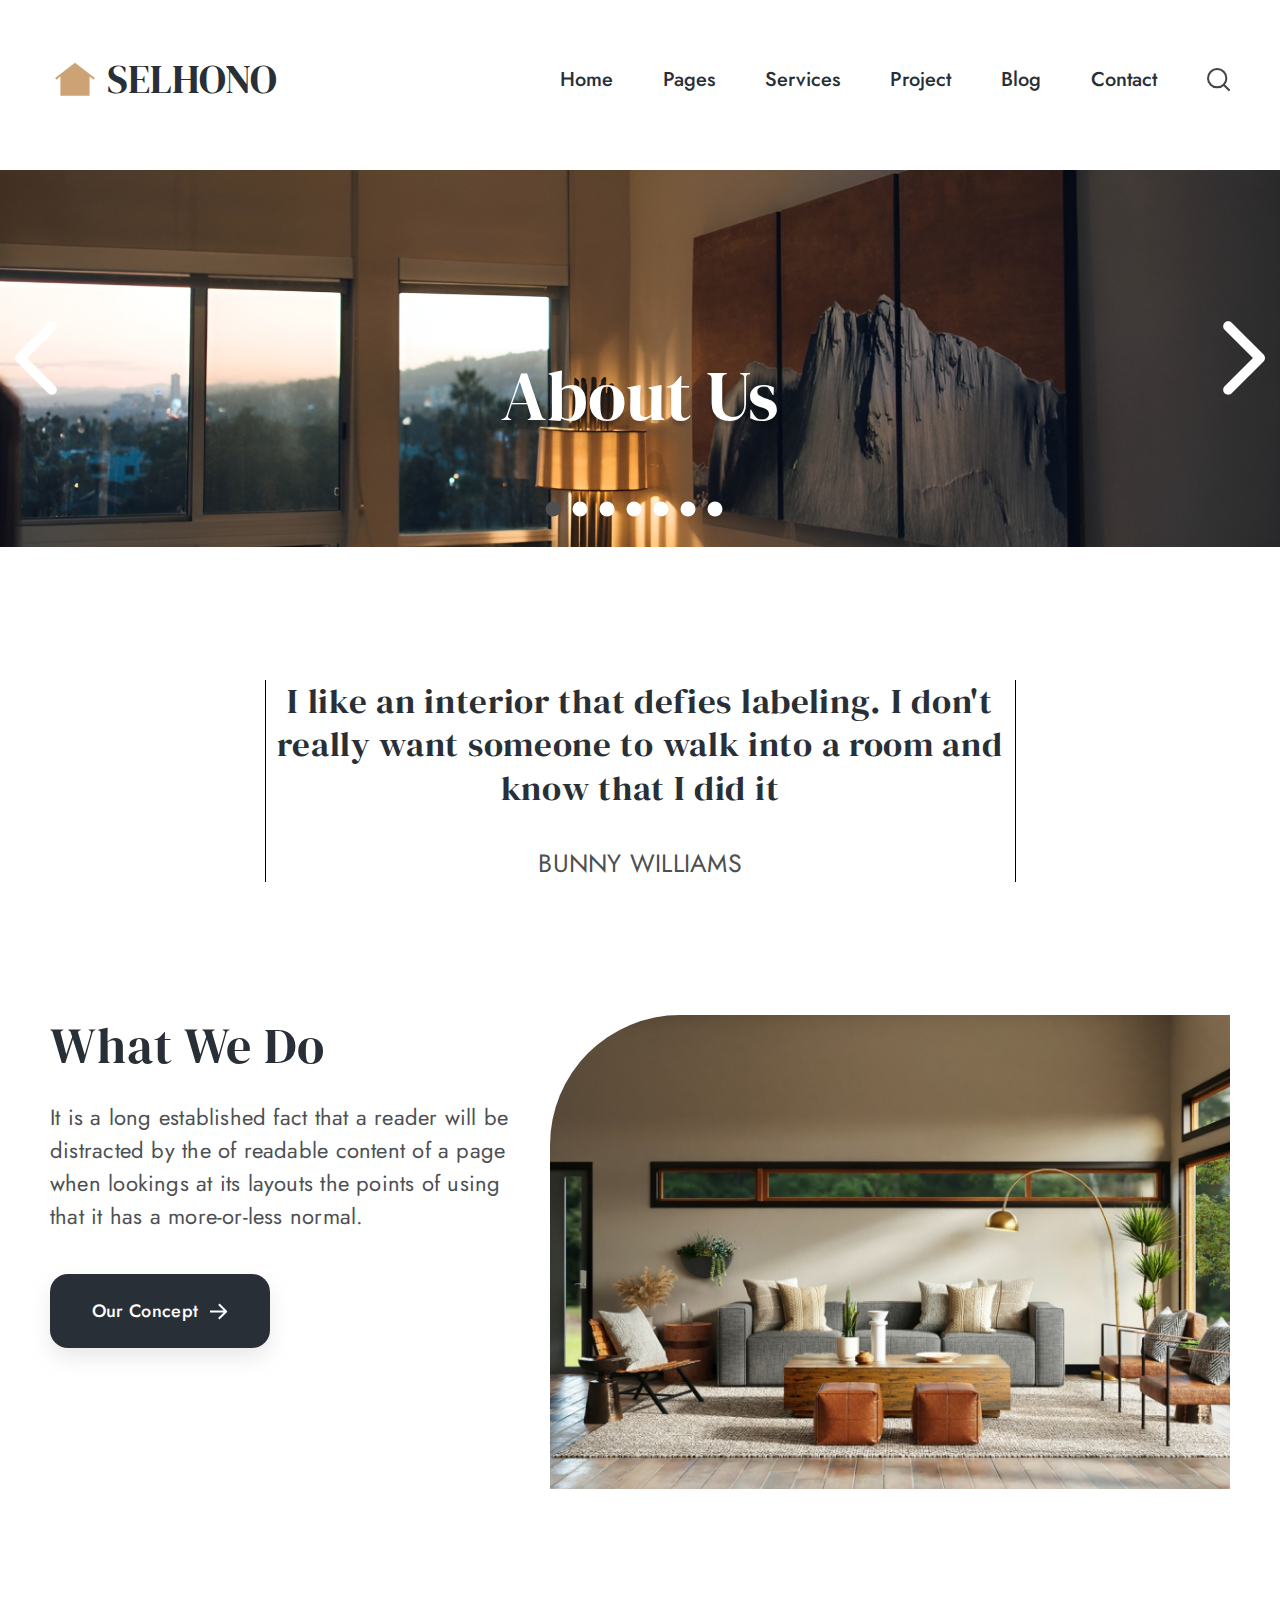
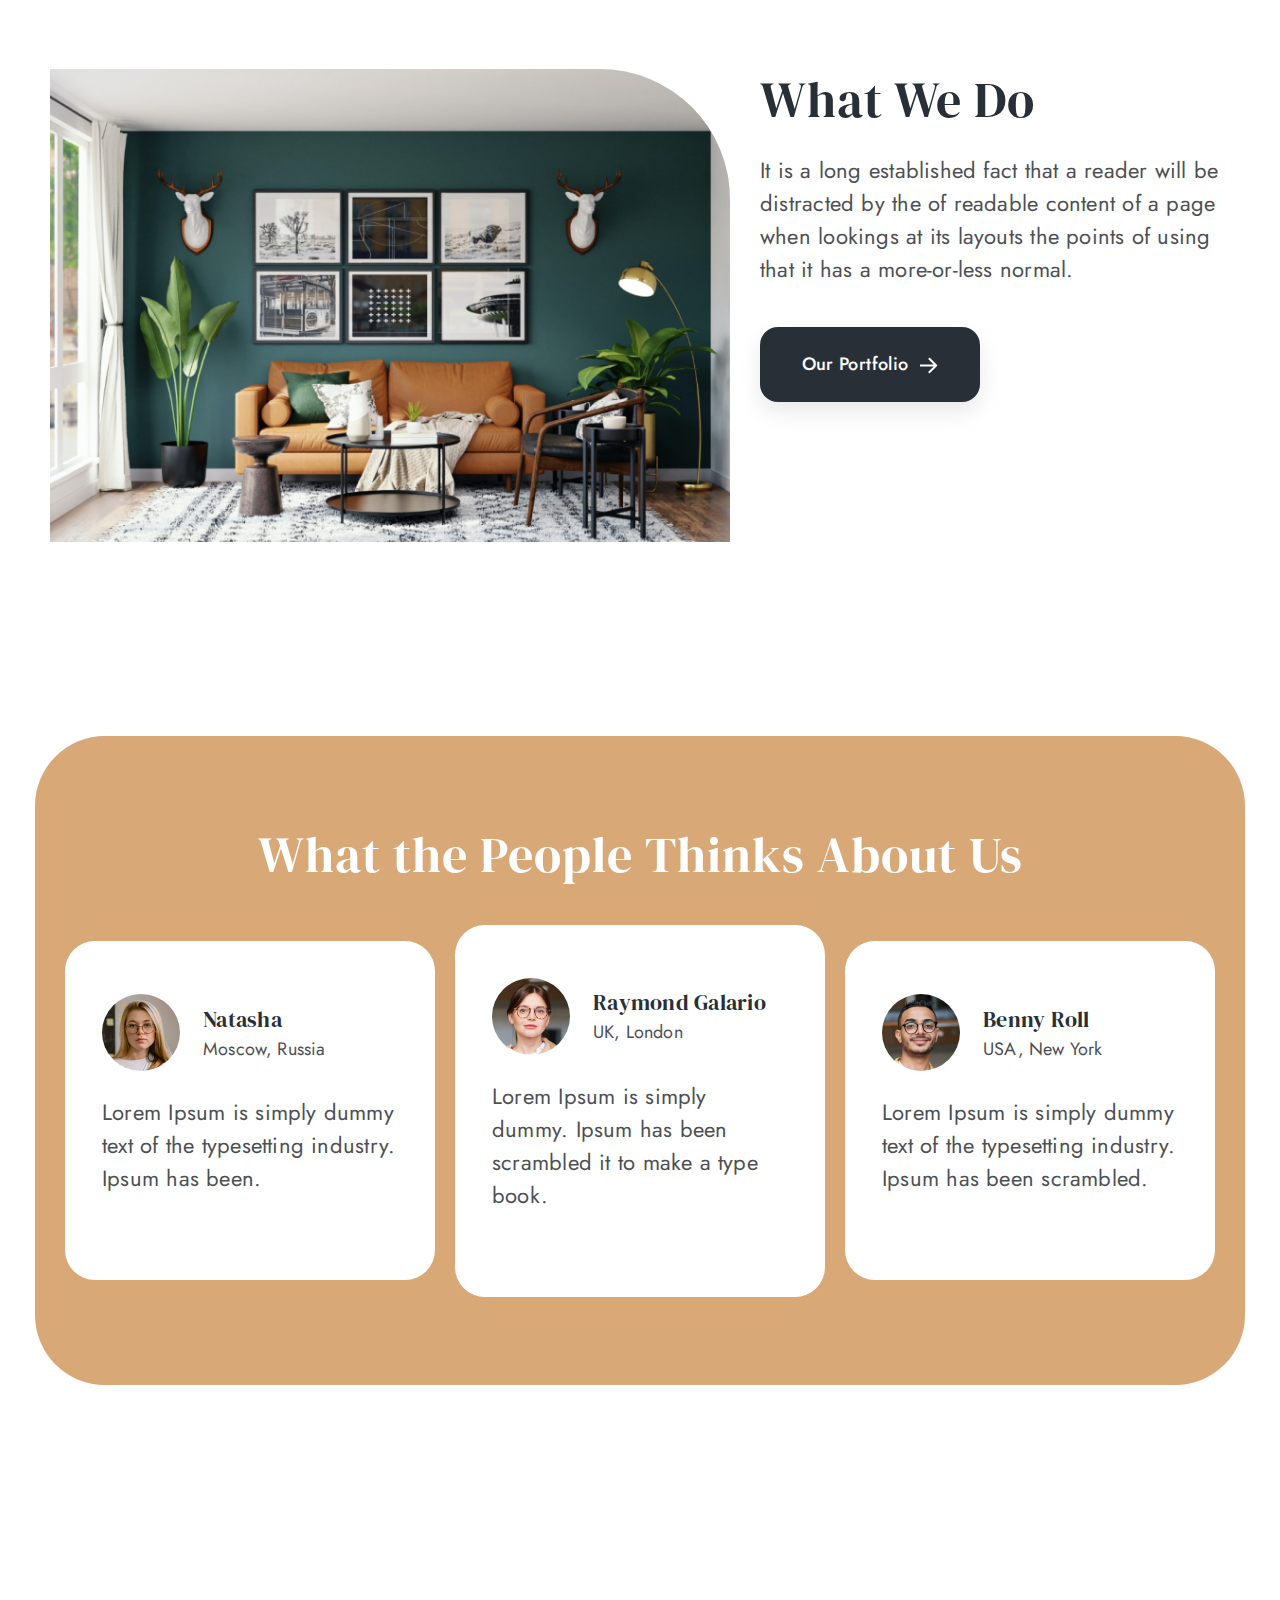
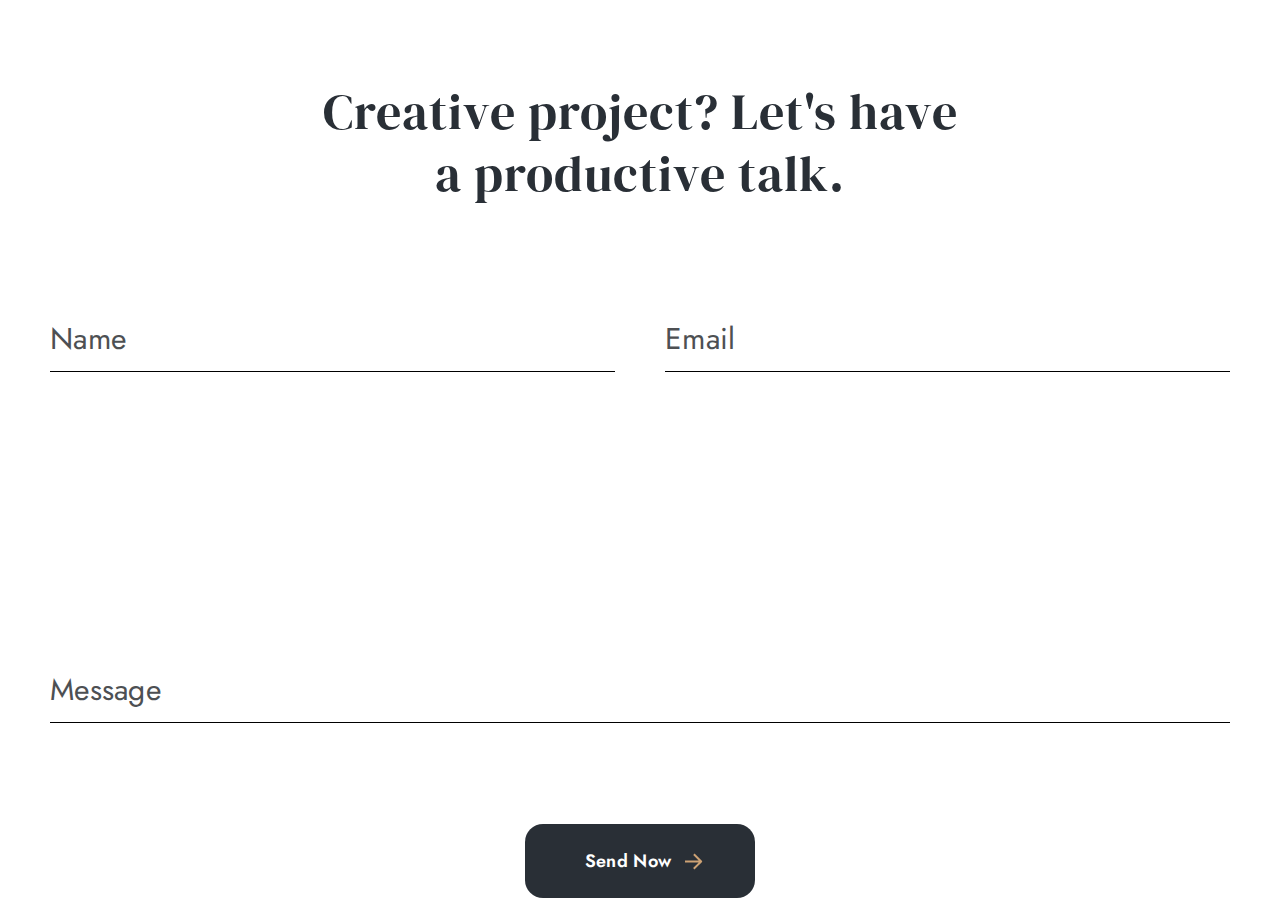
==== selhono/src/aboutUs.html @ 2522c333 "SELHONO V4" ====
<!DOCTYPE html>
<html lang="en">
  <head>
    <meta charset="UTF-8" />
    <meta name="viewport" content="width=device-width, initial-scale=1.0" />
    <title>SELHONO | About Us</title>
    <link rel="icon" href="./../img/icons/logo.svg" type="image/x-icon" />
    <link rel="stylesheet" href="./../css/main.css" />
    <script src="https://cdn.jsdelivr.net/npm/swiper@11/swiper-bundle.min.js"></script>
  </head>
  <body>
    <header class="header header__aboutUs">
      <div class="header__container">
        <button id="headerBurgerBtn" class="header__burger-menuBtn none">
          <span></span>
          <span></span>
          <span></span>
        </button>
        <div class="header__logo">
          <a href="./index.html" class="header__logo-link">
            <img
              src="./../img/icons/logo.svg"
              alt="SELHONO"
              class="header__logo-img"
            />
            <h1 class="header__title">SELHONO</h1>
          </a>
        </div>
        <nav class="header__nav">
          <ul class="header__list">
            <li class="header__item">
              <a href="./index.html" class="header__link">Home</a>
            </li>
            <li class="header__item">
              <a href="#" class="header__link">Pages</a>
            </li>
            <li class="header__item">
              <a href="#" class="header__link">Services</a>
            </li>
            <li class="header__item">
              <a href="#" class="header__link">Project</a>
            </li>
            <li class="header__item">
              <a href="#" class="header__link">Blog</a>
            </li>
            <li class="header__item">
              <a href="#" class="header__link">Contact</a>
            </li>

            <li class="header__item-search">
              <img
                src="./../img/icons/Search.svg"
                alt="Поиск"
                class="header__item-icon"
              />
            </li>
          </ul>
        </nav>
        <div class="header__burger-menu none" id="headerBurgerMenu">
          <div class="header__burger-inner">
            <ul class="header__burger-list">
              <li class="header__burger-item">
                <a href="#" class="header__burger-link">Home</a>
              </li>
              <li class="header__burger-item">
                <a href="#" class="header__burger-link">Pages</a>
              </li>
              <li class="header__burger-item">
                <a href="#" class="header__burger-link">Services</a>
              </li>
              <li class="header__burger-item">
                <a href="#" class="header__burger-link">Project</a>
              </li>
              <li class="header__burger-item">
                <a href="#" class="header__burger-link">Blog</a>
              </li>
              <li class="header__burger-item">
                <a href="#" class="header__burger-link">Contact</a>
              </li>
              <li class="header__item-search">
                <img
                  src="./../img/icons/Search.svg"
                  alt="Поиск"
                  class="header__item-icon"
                />
              </li>
            </ul>
          </div>
        </div>
      </div>
    </header>
    <main>
      <section class="design">
        <div class="design__container">
          <!-- Slider main container -->
          <div class="swiper design__swiper">
            <!-- Additional required wrapper -->
            <div class="swiper-wrapper">
              <!-- Slides -->
              <div class="swiper-slide design__slide">
                <img src="./../img/slider/1.jpeg" alt="" class="desing__img" />
              </div>
              <div class="swiper-slide design__slide">
                <img src="./../img/slider/2.jpg" alt="" class="desing__img" />
              </div>
              <div class="swiper-slide design__slide">
                <img src="./../img/slider/3.jpg" alt="" class="desing__img" />
              </div>
              <div class="swiper-slide design__slide">
                <img src="./../img/slider/4.jpg" alt="" class="desing__img" />
              </div>
              <div class="swiper-slide design__slide">
                <img src="./../img/slider/5.jpg" alt="" class="desing__img" />
              </div>
              <div class="swiper-slide design__slide">
                <img src="./../img/slider/6.jpg" alt="" class="desing__img" />
              </div>
              <div class="swiper-slide design__slide">
                <img src="./../img/slider/7.jpg" alt="" class="desing__img" />
              </div>
            </div>
            <!-- If we need pagination -->
            <div class="swiper-pagination"></div>
            <div class="design__title">About Us</div>

            <!-- If we need navigation buttons -->
          </div>
          <div class="design__btns">
            <div class="swiper-button-prev">
              <img src="./../img/icons/arrow-left-white.svg" alt="Left Arrow" />
            </div>
            <div class="swiper-button-next">
              <img
                src="./../img/icons/arrow-right-white.svg"
                alt="Right Arrow"
              />
            </div>
          </div>
        </div>
      </section>
      <section class="aboutUs-blockquote">
        <div class="aboutUs-blockquote__container">
          <blockquote class="aboutUs-blockquote__inner">
            <p class="aboutUs-blockquote__text">
              I like an interior that defies labeling. I don't really want
              someone to walk into a room and know that I did it
            </p>
            <cite class="aboutUs-blockquote__name">BUNNY WILLIAMS</cite>
          </blockquote>
        </div>
      </section>
      <section class="weDo">
        <div class="weDo__container">
          <div class="weDo__cards">
            <div class="weDo__card">
              <div class="weDo__text">
                <div class="weDo__title">What We Do</div>
                <div class="weDo__description">
                  It is a long established fact that a reader will be distracted
                  by the of readable content of a page when lookings at its
                  layouts the points of using that it has a more-or-less normal.
                </div>
                <a href="#" class="weDo__btn">
                  <div class="weDo__link">Our Concept</div>
                </a>
              </div>
              <div class="weDo__image">
                <img
                  src="./../img/images/weDo1.jpg"
                  alt="What We Do"
                  class="weDo__img"
                />
              </div>
            </div>
          </div>
          <div class="weDo__card weDo__card-left">
            <div class="weDo__text weDo__card-leftText">
              <div class="weDo__title">What We Do</div>
              <div class="weDo__description">
                It is a long established fact that a reader will be distracted
                by the of readable content of a page when lookings at its
                layouts the points of using that it has a more-or-less normal.
              </div>
              <a href="#" class="weDo__btn">
                <div class="weDo__link">Our Portfolio</div>
              </a>
            </div>
            <div class="weDo__image">
              <img
                src="./../img/images/weDo2.jpg"
                alt="What We Do"
                class="weDo__img weDo__border-right"
              />
            </div>
          </div>
        </div>
      </section>
      <section class="reviews">
        <div class="reviews__container">
          <div class="reviews__title">What the People Thinks About Us</div>
          <div class="reviews__cards">
            <div class="reviews__card">
              <div class="reviews__card-title">
                <div class="reviews__card-img">
                  <img src="./../img/users/1.jpg" alt="User" />
                </div>
                <div class="reviews__card-user">
                  <div class="reviews__card-name">Natasha</div>
                  <div class="reviews__card-city">Moscow, Russia</div>
                </div>
              </div>
              <div class="reviews__card-text">
                Lorem Ipsum is simply dummy text of the typesetting industry.
                Ipsum has been.
              </div>
            </div>
            <div class="reviews__card">
              <div class="reviews__card-title">
                <div class="reviews__card-img">
                  <img src="./../img/users/2.jpg" alt="User" />
                </div>
                <div class="reviews__card-user">
                  <div class="reviews__card-name">Raymond Galario</div>
                  <div class="reviews__card-city">UK, London</div>
                </div>
              </div>
              <div class="reviews__card-text">
                Lorem Ipsum is simply dummy. Ipsum has been scrambled it to make
                a type book.
              </div>
            </div>
            <div class="reviews__card">
              <div class="reviews__card-title">
                <div class="reviews__card-img">
                  <img src="./../img/users/3.jpg" alt="User" />
                </div>
                <div class="reviews__card-user">
                  <div class="reviews__card-name">Benny Roll</div>
                  <div class="reviews__card-city">USA, New York</div>
                </div>
              </div>
              <div class="reviews__card-text">
                Lorem Ipsum is simply dummy text of the typesetting industry.
                Ipsum has been scrambled.
              </div>
            </div>
          </div>
        </div>
      </section>
      <section class="talkForm">
        <div class="talkForm__container">
          <div class="talkForm__title">
            Creative project? Let's have a productive talk.
          </div>
          <form action="#" class="talkForm__form">
            <input
              type="text"
              placeholder="Name"
              class="talkForm__input-name input"
            />
            <input
              type="email"
              placeholder="Email"
              class="talkForm__input-mail input"
            />
            <input
              type="text"
              placeholder="Message"
              class="talkForm__input-message input"
            />
            <button class="talkForm__btn formBtn">Send Now</button>
          </form>
        </div>
      </section>
    </main>

    <script src="./../js/main.js"></script>
  </body>
</html>
---- selhono/css/main.css ----
/* base */
/* Reset and base styles  */
@import url(https://fonts.googleapis.com/css?family=DM+Serif+Display:regular);
@import url(https://fonts.googleapis.com/css?family=Jost:100,200,300,regular,500,600,700,800,900);
@import url(https://fonts.googleapis.com/css?family=Inter:100,200,300,regular,500,600,700,800,900);
* {
  padding: 0px;
  margin: 0px;
  border: none;
}

*,
*::before,
*::after {
  box-sizing: border-box;
}

html {
  scroll-behavior: smooth;
}

/* Links */
a,
a:link,
a:visited {
  /* color: inherit; */
  text-decoration: none;
  /* display: inline-block; */
}

a:hover {
  /* color: inherit; */
  text-decoration: none;
}

/* Common */
aside,
nav,
footer,
header,
section,
main {
  display: block;
}

h1,
h2,
h3,
h4,
h5,
h6,
p {
  font-size: inherit;
  font-weight: inherit;
}

ul,
ul li {
  list-style: none;
}

img {
  vertical-align: top;
}

img,
svg {
  max-width: 100%;
  height: auto;
}

/* Form */
input,
textarea,
button,
select {
  font-family: inherit;
  font-size: inherit;
  color: inherit;
}

input::-ms-clear {
  display: none;
}

button,
input[type=submit] {
  display: inline-block;
  box-shadow: none;
  background-color: transparent;
  background: none;
  cursor: pointer;
}

input:focus,
input:active,
button:focus,
button:active {
  outline: none;
}

button::-moz-focus-inner {
  padding: 0;
  border: 0;
}

label {
  cursor: pointer;
}

legend {
  display: block;
}

:root {
  --textColor: #292f36;
  --accent: #cda274;
  --pColor: #4d5053;
}

body {
  color: var(--textColor);
}

[class*=__container] {
  max-width: 1210px;
  margin-left: auto;
  margin-right: auto;
  padding: 0 15px;
}

body {
  font-family: "DM Serif Display", sans-serif;
}

.currentPage {
  color: #c76904 !important;
}
.currentPage:hover {
  color: rgba(199, 105, 4, 0.6980392157) !important;
}

.lock {
  overflow: hidden;
}

.none {
  display: none;
}

.input {
  border-bottom: 1px solid black;
  padding: 10px 0;
  color: var(--pColor);
  font-family: "Jost";
  font-size: 30px;
  font-weight: 400;
  line-height: 1.5; /* 45px */
  letter-spacing: 0.3px;
}
.input::-moz-placeholder {
  color: var(--pColor);
  font-family: "Jost";
  font-size: 30px;
  font-weight: 400;
  line-height: 1.5; /* 45px */
  letter-spacing: 0.3px;
}
.input::placeholder {
  color: var(--pColor);
  font-family: "Jost";
  font-size: 30px;
  font-weight: 400;
  line-height: 1.5; /* 45px */
  letter-spacing: 0.3px;
}

.formBtn {
  color: #fff;
  padding: 26px 84px 26px 60px;
  text-align: center;
  font-family: "Jost";
  font-size: 18px;
  font-weight: 600;
  line-height: 1.25; /* 22.5px */
  letter-spacing: 0.36px;
  background-color: var(--textColor);
  border-radius: 18px;
}

/* blocks */
.header {
  padding-top: 54px;
  margin-bottom: clamp(1.875rem, -0.943rem + 14.09vw, 9.625rem);
}
.header__container {
  display: flex;
  align-items: center;
  justify-content: space-between;
}
@media (max-width: 650px) {
  .header__burger-menuBtn {
    height: 25px;
    width: 40px;
    display: flex;
    justify-content: space-between;
    flex-direction: column;
    order: 2;
  }
  .header__burger-menuBtn span {
    background-color: black;
    height: 3px;
    width: 100%;
  }
}
.header__logo {
  display: flex;
  align-items: center;
  gap: 7px;
}
@media (max-width: 650px) {
  .header__logo {
    margin-right: auto;
  }
}
.header__title {
  font-size: 40px;
  font-weight: 400;
  line-height: 1.25; /* 50px */
}
@media (max-width: 900px) {
  .header__title {
    display: none;
  }
}
@media (max-width: 650px) {
  .header__title {
    display: block;
  }
}
.header__logo-link {
  display: flex;
  align-items: center;
  gap: 7px;
  color: var(--textColor);
}
.header__list {
  display: flex;
  align-items: center;
  gap: clamp(1rem, 0.227rem + 3.86vw, 3.125rem);
}
@media (max-width: 650px) {
  .header__list {
    display: none;
  }
}
.header__link {
  color: var(--textColor);
  font-family: "Jost";
  font-size: 20px;
  font-weight: 500;
  line-height: 1.25;
  transition: color 0.2s;
}
.header__link:hover {
  color: rgba(41, 47, 54, 0.6705882353);
}
.header__link:active {
  color: #1c1e22;
}
.header__link:focus {
  color: rgba(41, 47, 54, 0.6705882353);
  border: none;
}

.header__burger-menu {
  z-index: 5;
  position: absolute;
  left: 0;
  top: 0;
  background-color: var(--accent);
  padding: 0;
  height: 100vh;
  transform: translateX(-100%);
  transition: transform 0.3s ease-in;
}
@media (max-width: 650px) {
  .header__burger-menu {
    display: block;
  }
}
.header__burger-active {
  transform: translateX(0);
}
.header__burger-inner {
  height: 80%;
}
.header__burger-list {
  padding: 50px;
  height: 100%;
  display: flex;
  align-items: center;
  justify-content: space-between;
  flex-direction: column;
}
.header__burger-link {
  color: var(--textColor);
  font-family: "Jost";
  font-size: 20px;
  font-weight: 500;
  line-height: 1.25;
  transition: color 0.2s;
}
.header__burger-link:hover {
  color: rgb(54, 54, 54);
}

.title_text {
  padding: 73px 25px;
  max-width: 700px;
}
@media (max-width: 395px) {
  .title_text {
    padding-top: 50%;
  }
}
.title__container {
  background-image: url("/selhono/img/images/title-bg.png");
  background-size: cover;
  background-repeat: no-repeat;
  height: 758px;
  background-color: #999;
  border-radius: 100px 0;
}
@media (max-width: 495px) {
  .title__container {
    background-position: right;
  }
}
.title__text-title {
  color: #fff;
  font-size: clamp(3rem, 2.636rem + 1.82vw, 4rem);
  font-weight: 400;
  line-height: 1.25; /* 81.25px */
}
@media (max-width: 395px) {
  .title__text-title {
    font-size: 36px;
  }
}
.title__text-subtitle {
  max-width: 470px;
  color: #fff;
  font-family: Inter;
  font-size: clamp(1rem, 0.864rem + 0.68vw, 1.375rem);
  font-weight: 500;
  line-height: 1.5; /* 33px */
  letter-spacing: 0.22px;
  padding-bottom: 56px;
}
.title__text-btn {
  padding: 26px 60px 26px 49px;
  border-radius: 18px;
  background-color: var(--accent);
  position: relative;
  box-shadow: 0px 10px 20px 0px rgba(192, 192, 192, 0.35);
  color: #fff;
  text-align: center;
  font-family: Inter;
  font-size: 18px;
  font-weight: 600;
  line-height: 1.25; /* 22.5px */
  letter-spacing: 0.36px;
  transition: all 0.2s;
}
.title__text-btn::before {
  content: "";
  position: absolute;
  background-image: url("/selhono/img/icons/arrow-right.svg");
  width: 50px;
  height: 50px;
  right: 0;
  bottom: -5px;
  background-size: auto;
  background-repeat: no-repeat;
}
.title__text-btn:hover {
  background-color: #ccaa86;
}
.title__text-btn:active {
  background-color: #d8a874;
}
.title__text-btn:focus {
  background-color: #ccaa86;
  border-color: #d8a874;
}

.offers {
  margin-top: 95px;
}
.offers__cards {
  display: flex;
  align-items: center;
  justify-content: space-between;
}
@media (max-width: 992px) {
  .offers__cards {
    flex-wrap: wrap;
    justify-content: center;
    gap: 50px;
  }
}
.offers__card-title {
  text-align: center;
  font-size: 25px;
  font-style: normal;
  font-weight: 400;
  line-height: 125%; /* 31.25px */
}
.offers__card-description {
  padding-top: 20px;
  padding-bottom: 52px;
  color: var(--pColor);
  text-align: center;
  font-family: "Jost";
  font-size: 22px;
  font-weight: 400;
  line-height: 1.5; /* 33px */
  letter-spacing: 0.22px;
  max-width: 360px;
}
@media (max-width: 780px) {
  .offers__card-description {
    padding-bottom: 10px;
  }
}
.offers__card-read {
  text-align: center;
}
.offers__card-link {
  color: var(--pColor);
  font-family: "Jost";
  font-size: 18px;
  font-weight: 600;
  line-height: 1.25; /* 22.5px */
  letter-spacing: 0.36px;
  position: relative;
}
.offers__card-link::after {
  content: "";
  position: absolute;
  background-image: url("/selhono/img/icons/arrow-right-black.svg");
  width: 20px;
  height: 20px;
  right: -36px;
  bottom: 0;
  background-size: auto;
  background-repeat: no-repeat;
}
.offers__card-link:hover {
  color: #787b7e;
}
.offers__card-link:active {
  color: black;
}
.offers__card-link:focus {
  color: #787b7e;
}

.modern {
  margin-top: 154px;
  position: relative;
}
.modern__container {
  display: flex;
  align-items: center;
  justify-content: space-between;
}
@media (max-width: 940px) {
  .modern__container {
    flex-direction: column;
  }
}
.modern__left {
  background-color: #999;
  background-image: url("/selhono/img/images/modern1.jpg");
  width: 50%;
  height: 700px;
  border-radius: 0px 450px 0px 0px;
  background-position: center right; /* x y */
  background-size: cover;
  background-repeat: no-repeat;
  padding-top: 142px;
  padding-left: 25px;
}
@media (max-width: 940px) {
  .modern__left {
    max-width: 100%;
    width: 100%;
  }
}
@media (max-width: 525px) {
  .modern__left {
    border-radius: 0px 250px 0px 0px;
    padding-top: 200px;
  }
}
@media (max-width: 320px) {
  .modern__left {
    padding-left: 5px;
    padding-right: 5px;
  }
}
.modern__title {
  color: #fff;
  font-size: clamp(2.5rem, -2.188rem + 7.5vw, 3.438rem);
  font-weight: 400;
  line-height: 1.25; /* 68.75px */
  max-width: 368px;
}
@media (max-width: 940px) {
  .modern__title {
    font-size: clamp(2rem, 1.477rem + 2.61vw, 3.438rem);
  }
}
.modern__desc {
  color: #fff;
  font-family: "Jost";
  font-size: clamp(1.125rem, -0.125rem + 2vw, 1.375rem);
  font-weight: 500;
  line-height: 1.5; /* 33px */
  letter-spacing: 0.22px;
  max-width: 324px;
  padding: 20px 0;
}
@media (max-width: 940px) {
  .modern__desc {
    font-size: clamp(1.25rem, 1.114rem + 0.68vw, 1.625rem);
  }
}
.modern__phone {
  display: flex;
  align-items: center;
  gap: 15px;
}
.modern__phone-num {
  color: #fff;
  font-family: "Jost";
  font-size: 24px;
  font-weight: 700;
  line-height: 1.5; /* 36px */
  letter-spacing: 0.24px;
}
.modern__phone-txt {
  color: #fff;
  font-family: "Jost";
  font-size: 22px;
  font-weight: 500;
  line-height: 1.5; /* 33px */
  letter-spacing: 0.22px;
}
.modern__btn {
  margin-top: 47px;
}
.modern__link {
  color: #fff;
  text-align: center;
  font-family: "Inter";
  font-size: 18px;
  font-weight: 500;
  line-height: 1.25; /* 22.5px */
  letter-spacing: 0.36px;
  border-radius: 18px;
  background-color: var(--accent);
  padding: 26px 56px 26px 31px;
  box-shadow: 0px 10px 20px 0px rgba(192, 192, 192, 0.35);
  position: relative;
  transition: all 0.2s;
}
.modern__link::after {
  content: "";
  position: absolute;
  background-image: url("/selhono/img/icons/arrow-right.svg");
  width: 30px;
  height: 30px;
  right: 10px;
  bottom: 15px;
  background-size: auto;
  background-repeat: no-repeat;
}
.modern__link:hover {
  background-color: #ccaa86;
}
.modern__link:active {
  background-color: #d8a874;
}
.modern__link:focus {
  background-color: #ccaa86;
}
.modern__right {
  background-color: #999;
  background-image: url("/selhono/img/images/modern2.jpg");
  width: 50%;
  height: 700px;
  background-position: 90% top; /* x y */
  background-size: cover;
  background-repeat: no-repeat;
}
@media (max-width: 940px) {
  .modern__right {
    display: none;
  }
}
.modern::before {
  content: "";
  position: absolute;
  height: 700px;
  left: 50%;
  top: 50%;
  transform: translate(-50%, -50%);
  width: 100px;
  background-color: #fff;
  border-radius: 150px 500px 0px 0px;
  background-position: 20px 10px; /* x y */
  background-size: auto;
  background-repeat: no-repeat;
}
@media (max-width: 940px) {
  .modern::before {
    display: none;
  }
}

.reviews {
  margin-top: 194px;
}
.reviews__container {
  background-color: #d8a876;
  border-radius: 70px;
  padding: 88px 30px;
}
@media (max-width: 902px) {
  .reviews__container {
    border-radius: 0;
  }
}
@media (max-width: 475px) {
  .reviews__container {
    padding: 88px 5px;
  }
}
.reviews__title {
  color: #fff;
  text-align: center;
  font-size: clamp(2rem, 1.591rem + 2.05vw, 3.125rem);
  font-weight: 400;
  line-height: 1.25; /* 62.5px */
  letter-spacing: 1px;
}
.reviews__cards {
  display: flex;
  align-items: center;
  justify-content: space-between;
  margin-top: 38px;
  gap: 15px;
}
@media (max-width: 902px) {
  .reviews__cards {
    flex-wrap: wrap;
    justify-content: center;
  }
}
.reviews__card {
  background-color: #fff;
  max-width: 370px;
  border-radius: 30px;
  padding: 53px 37px 85px;
}
@media (max-width: 816px) {
  .reviews__card {
    max-width: 700px;
  }
}
.reviews__card-title {
  display: flex;
  align-items: center;
  gap: 23px;
}
.reviews__card-img img {
  border-radius: 50%;
  min-height: 40px;
  min-width: 40px;
}
.reviews__card-name {
  color: #292f36;
  font-size: 22px;
  font-weight: 400;
  line-height: 1.5; /* 37.5px */
  letter-spacing: 0.25px;
}
.reviews__card-city {
  color: var(--pColor);
  font-family: "Jost";
  font-size: 18px;
  font-weight: 400;
  line-height: 1.5;
  letter-spacing: 0.18px;
}
.reviews__card-text {
  padding-top: 25px;
  color: var(--pColor);
  font-family: "Jost";
  font-size: 22px;
  font-weight: 400;
  line-height: 1.5; /* 33px */
  letter-spacing: 0.22px;
}

.partners {
  margin-top: 188px;
}
.partners__list {
  display: flex;
  align-items: center;
  justify-content: space-between;
  overflow: auto;
}
.partners__img {
  min-width: 200px;
}

.partners-img {
  height: 100px;
  -o-object-fit: contain;
     object-fit: contain;
}

.projects {
  margin-top: clamp(9.375rem, 8.239rem + 5.68vw, 12.5rem);
}
.projects__title {
  text-align: center;
  font-size: clamp(2rem, 1.364rem + 3.18vw, 3.75rem);
  font-weight: 400;
  line-height: 1.25; /* 75px */
  letter-spacing: 1.2px;
}
.projects__desc {
  color: var(--pColor);
  text-align: center;
  font-family: "Jost";
  font-size: clamp(1.25rem, 1.068rem + 0.91vw, 1.75rem);
  font-weight: 400;
  line-height: 1.5; /* 42px */
  letter-spacing: 0.28px;
  max-width: 737px;
  margin-left: auto;
  margin-right: auto;
  padding-top: 30px;
}
.projects__cards {
  margin-top: clamp(5.313rem, 4.631rem + 3.41vw, 7.188rem);
  display: grid;
  grid-template-columns: repeat(2, 1fr);
  gap: 32px 116px;
}
@media (max-width: 850px) {
  .projects__cards {
    grid-template-columns: 1fr;
  }
}
.projects__card {
  border-radius: 0px 270px 0px 0px;
  min-width: 350px;
}
@media (max-width: 850px) {
  .projects__card {
    min-width: 0;
  }
}
.projects__img {
  border-radius: 0px 270px 0px 0px;
  width: 100%;
}
.projects__card-bottom {
  margin-top: 10px;
  display: flex;
  align-items: center;
  justify-content: space-between;
}
.projects__card-title {
  font-size: 25px;
  font-weight: 400;
  line-height: 1.25; /* 31.25px */
  letter-spacing: 0.5px;
}
@media (max-width: 390px) {
  .projects__card-title {
    font-size: 20px;
  }
}
.projects__card-category {
  color: var(--pColor);
  font-family: "Jost";
  font-size: 22px;
  font-weight: 400;
  line-height: 1.5; /* 33px */
  letter-spacing: 0.22px;
}
@media (max-width: 390px) {
  .projects__card-category {
    font-size: 16px;
  }
}
.projects__card-arrow {
  cursor: pointer;
  transition: scale 0.2s;
}
@media (max-width: 390px) {
  .projects__card-arrow {
    width: 50px;
  }
}
.projects__card-arrow:hover {
  scale: 1.1;
}
.projects__card-arrow:active {
  scale: 0.9;
}
.projects__card-arrow:focus {
  scale: 1.1;
}

.achivments {
  margin-top: clamp(9.375rem, 5.42rem + 19.77vw, 20.25rem);
  margin-bottom: clamp(9.375rem, 5.42rem + 19.77vw, 20.25rem);
}
.achivments__cards {
  display: flex;
  align-content: center;
  justify-content: space-between;
  gap: 50px;
  flex-wrap: wrap;
}
@media (max-width: 1000px) {
  .achivments__cards {
    justify-content: center;
  }
}
.achivments__card:not(:last-child) {
  border-right: 1px solid var(--accent);
  padding-right: 6%;
}
@media (max-width: 725px) {
  .achivments__card:not(:last-child) {
    border: none;
  }
}
.achivments__title {
  text-align: center;
  color: var(--accent);
  font-size: clamp(3.125rem, 2.33rem + 3.98vw, 5.313rem);
  font-weight: 400;
  line-height: 1.25; /* 106.25px */
  letter-spacing: 1.7px;
}
.achivments__description {
  color: var(--pColor);
  font-family: "Jost";
  font-size: 22px;
  font-weight: 400;
  line-height: 1.5; /* 33px */
  letter-spacing: 0.22px;
}

.news__title {
  text-align: center;
  font-size: clamp(2rem, 1.364rem + 3.18vw, 3.75rem);
  font-weight: 400;
  line-height: 1.25; /* 75px */
  letter-spacing: 1.2px;
  margin-bottom: 30px;
}
.news__description {
  color: var(--pColor);
  text-align: center;
  font-family: "Jost";
  font-size: clamp(1.25rem, 1.068rem + 0.91vw, 1.75rem);
  font-weight: 400;
  line-height: 1.5; /* 42px */
  letter-spacing: 0.28px;
  max-width: 811px;
  margin-left: auto;
  margin-right: auto;
}
.news__cards {
  margin-top: 125px;
  display: flex;
  align-items: center;
  justify-content: space-between;
  flex-wrap: wrap;
}
@media (max-width: 1175px) {
  .news__cards {
    justify-content: center;
    gap: clamp(0rem, -0.455rem + 2.27vw, 1.25rem);
  }
}
.news__card {
  max-width: 382px;
  max-height: 520px;
  border: 1px solid #e7e7e7;
  border-radius: 62px;
  cursor: pointer;
  transition: all 0.2s ease-in;
}
.news__card:hover {
  background-color: #f4f0ec;
}
.news__card-inner {
  padding: 21px;
}
.news__card-top {
  position: relative;
}
.news__card-img {
  max-width: 100%;
  border-radius: 35px 35px 0px 0px;
}
.news__card-offer {
  padding: 10px;
  position: absolute;
  bottom: 41px;
  left: 24px;
  background-color: rgba(0, 0, 0, 0.5);
  border-radius: 8px 8px 8px 0px;
  color: #fff;
  font-family: "Jost";
  font-size: 16px;
  font-weight: 400;
  line-height: 1.5; /* 24px */
  letter-spacing: 0.16px;
  text-transform: capitalize;
}
@media (max-width: 345px) {
  .news__card-offer {
    font-size: 13px;
    padding: 5px;
    bottom: 30px;
  }
}
.news__card-title {
  padding-top: 21px;
  font-size: 25px;
  font-weight: 400;
  line-height: 1.25; /* 31.25px */
  letter-spacing: 0.5px;
}
.news__bottom {
  padding-top: 30px;
  display: flex;
  align-items: center;
  justify-content: space-between;
}
.news__bottom-date {
  color: var(--pColor);
  font-family: "Jost";
  font-size: 16px;
  font-weight: 400;
  line-height: 1.5; /* 24px */
  letter-spacing: 0.16px;
  text-transform: capitalize;
}
.news__bottom-arrow {
  transition: all 0.2s;
}
.news__bottom-arrow:hover {
  scale: 1.1;
}
.news__bottom-arrow:active {
  scale: 0.9;
}
.news__bottom-arrow:focus {
  scale: 1.1;
}

.footer {
  margin-top: 123px;
}
.footer__bg {
  padding: 80px 0 136px;
  background-color: #999;
  background-image: url("/selhono/img/images/footer-bg.jpg");
  background-position: center center; /* x y */
  background-size: cover;
  background-repeat: no-repeat;
}
.footer__bg-title {
  color: #fff;
  text-align: center;
  font-size: clamp(2rem, 1.591rem + 2.05vw, 3.125rem);
  font-weight: 400;
  line-height: 1.25; /* 62.5px */
  margin-bottom: 11px;
}
.footer__bg-description {
  margin-bottom: 64px;
  color: #fff;
  text-align: center;
  font-family: "Jost";
  font-size: clamp(1.125rem, 1.034rem + 0.45vw, 1.375rem);
  font-weight: 500;
  line-height: 1.5; /* 33px */
  letter-spacing: 0.22px;
}
.footer__bg-btn {
  text-align: center;
}
.footer__bg-link {
  color: #fff;
  text-align: center;
  font-family: "Jost";
  font-size: 18px;
  font-weight: 600;
  line-height: 1.25; /* 22.5px */
  letter-spacing: 0.36px;
  padding: 26px 48px 26px 26px;
  background-color: var(--accent);
  border-radius: 18px;
  box-shadow: 0px 10px 20px 0px #1f2022;
  position: relative;
}
.footer__bg-link::after {
  content: "";
  position: absolute;
  background-image: url("/selhono/img/icons/arrow-right.svg");
  width: 30px;
  height: 30px;
  right: 10px;
  top: 40%;
  background-size: auto;
  background-repeat: no-repeat;
}
.footer__bg-link:hover {
  background-color: #ccaa86;
}
.footer__bg-link:active {
  background-color: #d8a874;
}
.footer__bg-link:focus {
  background-color: #ccaa86;
}

.footer__container {
  padding-top: 41px;
  padding-bottom: 15px;
}
.footer__top {
  display: flex;
  justify-content: space-evenly;
  flex-wrap: wrap;
}
.footer__logo {
  max-width: 400px;
}
@media (max-width: 1055px) {
  .footer__logo {
    margin-bottom: 60px;
  }
}
@media (max-width: 580px) {
  .footer__logo {
    display: flex;
    align-items: center;
    text-align: center;
    flex-direction: column;
  }
}
@media (max-width: 900px) {
  .footer__title {
    display: block;
  }
}
.footer__logo-desc {
  padding-top: 18px;
  padding-bottom: 32px;
  color: var(--pColor);
  font-family: "Jost";
  font-size: 22px;
  font-weight: 400;
  line-height: 1.5; /* 33px */
  letter-spacing: 0.22px;
}
.footer__logo-list {
  display: flex;
  align-items: center;
  gap: 54px;
}
.footer__navigation {
  display: flex;
  gap: 80px;
  flex-wrap: wrap;
}
@media (max-width: 665px) {
  .footer__navigation {
    gap: 30px;
    justify-content: center;
  }
}
.footer__pages-title, .footer__services-title, .footer__contact-title {
  color: #292f36;
  font-size: 25px;
  font-weight: 400;
  line-height: 1.25; /* 31.25px */
}
.footer__contact-list {
  max-width: 258px;
}
.footer__contact-item {
  color: var(--pColor);
  font-family: "Jost";
  font-size: 22px;
  font-style: normal;
  font-weight: 400;
  letter-spacing: 0.22px;
}
.footer__copyright {
  margin-top: 138px;
  text-align: center;
  color: var(--pColor);
  font-family: "Jost";
  font-size: 22px;
  font-style: normal;
  font-weight: 400;
  line-height: 1.5; /* 33px */
  letter-spacing: 0.22px;
}

@media (max-width: 580px) {
  .header__logo {
    margin-left: auto;
    margin-right: auto;
  }
}
.foooter-item {
  margin-bottom: 36px;
}

.footer-link {
  color: var(--pColor);
  font-family: "Jost";
  font-size: 20px;
  font-style: normal;
  font-weight: 400;
  letter-spacing: 0.22px;
}
.footer-link:hover {
  color: #787b7e;
}
.footer-link:active {
  color: black;
}
.footer-link:focus {
  color: #787b7e;
}

.header__aboutUs {
  padding-bottom: 66px;
  margin-bottom: 0;
}

.design__container {
  max-width: 100%;
  margin-left: auto;
  margin-right: auto;
  padding: 0;
  position: relative;
}
.design__title {
  position: absolute;
  left: 50%;
  top: 60%;
  transform: translate(-50%, -50%);
  color: #fff;
  text-align: center;
  text-shadow: 0px 4px 4px rgba(0, 0, 0, 0.25);
  font-size: clamp(2.813rem, 2.244rem + 2.84vw, 4.375rem);
  font-weight: 400;
  line-height: 1.25; /* 87.5px */
}
@media (max-width: 370px) {
  .design__title {
    font-size: 35px;
  }
}

.swiper {
  overflow: hidden;
}

.swiper-wrapper {
  display: inline-flex;
}

.swiper-slide {
  position: relative;
}

.swiper-slide > img {
  min-height: 270px;
}
@media (max-width: 475px) {
  .swiper-slide > img {
    min-height: 200px;
  }
}

.swiper-pagination {
  display: flex;
  justify-content: space-evenly;
  position: absolute;
  left: 50%;
  top: 90%;
  transform: translate(-50%, -50%);
}

.swiper-pagination-bullet {
  display: block;
  width: 15px;
  height: 15px;
  background-color: #fff;
  border-radius: 50%;
  margin-right: 12px;
  cursor: pointer;
}

.swiper-pagination-bullet-active {
  background-color: #4d5053;
}

.design__btns {
  display: flex;
  align-items: center;
  top: 0;
  justify-content: space-between;
  width: 100%;
  position: absolute;
  left: 50%;
  top: 50%;
  transform: translate(-50%, -50%);
}
@media (max-width: 650px) {
  .design__btns {
    display: none;
  }
}

.swiper-button-prev {
  cursor: pointer;
  padding-left: 15px;
}
@media (max-width: 1000px) {
  .swiper-button-prev {
    max-width: 40px;
  }
}

.swiper-button-next {
  cursor: pointer;
  padding-right: 15px;
}
@media (max-width: 1000px) {
  .swiper-button-next {
    max-width: 40px;
  }
}

.aboutUs-blockquote {
  margin-top: 133px;
}
.aboutUs-blockquote__inner {
  max-width: 751px;
  margin-left: auto;
  margin-right: auto;
  border-left: 1px solid #000;
  border-right: 1px solid #000;
}
.aboutUs-blockquote__text {
  text-align: center;
  font-size: clamp(1.25rem, 0.909rem + 1.7vw, 2.188rem);
  font-style: normal;
  font-weight: 400;
  line-height: 125%; /* 43.75px */
  letter-spacing: 0.7px;
  padding-bottom: 34px;
}
.aboutUs-blockquote__name {
  display: block;
  color: var(--pColor);
  font-family: "Jost";
  font-size: 25px;
  font-style: normal;
  font-weight: 400;
  line-height: 150%; /* 37.5px */
  letter-spacing: 0.25px;
  text-align: center;
}

.weDo {
  margin-top: 133px;
}
.weDo__card {
  display: flex;
  align-self: center;
  justify-content: space-between;
  margin-bottom: 180px;
}
@media (max-width: 950px) {
  .weDo__card {
    flex-direction: column-reverse;
    justify-content: center;
  }
}
.weDo__text {
  max-width: 500px;
  padding-right: 30px;
}
@media (max-width: 950px) {
  .weDo__text {
    margin: 30px auto;
    width: 100%;
    padding: 0;
    text-align: center;
  }
}
.weDo__title {
  font-size: clamp(2.188rem, 1.847rem + 1.7vw, 3.125rem);
  font-weight: 400;
  line-height: 1.25; /* 62.5px */
  letter-spacing: 1px;
}
.weDo__description {
  padding-top: 23px;
  padding-bottom: 41px;
  color: var(--pColor);
  font-family: "Jost";
  font-size: 22px;
  font-style: normal;
  font-weight: 400;
  line-height: 1.5; /* 33px */
  letter-spacing: 0.22px;
}
.weDo__btn {
  display: block;
  padding: 26px 41px 26px 41px;
  max-width: 220px;
  background-color: var(--textColor);
  border-radius: 18px;
  box-shadow: 0px 10px 20px 0px rgba(192, 192, 192, 0.35);
  cursor: pointer;
  position: relative;
  transition: all 0.2s ease-in;
}
.weDo__btn:hover {
  background-color: #3e464e;
}
.weDo__btn:active {
  background-color: #23262b;
}
.weDo__btn:focus {
  background-color: #3e464e;
}
.weDo__btn::after {
  content: "";
  position: absolute;
  background-image: url("/selhono/img/icons/arrow-right.svg");
  width: 30px;
  height: 30px;
  right: 30px;
  bottom: 15px;
  background-size: auto;
  background-repeat: no-repeat;
}
@media (max-width: 950px) {
  .weDo__btn::after {
    right: 0px;
  }
}
@media (max-width: 950px) {
  .weDo__btn {
    margin-left: auto;
    margin-right: auto;
    text-align: center;
  }
}
.weDo__link {
  padding-right: 30px;
  color: #fff;
  text-align: center;
  font-family: "Jost";
  font-size: 18px;
  font-style: normal;
  font-weight: 500;
  line-height: 1.25; /* 22.5px */
  letter-spacing: 0.36px;
}
.weDo__img {
  -o-object-fit: contain;
     object-fit: contain;
  min-width: 460px;
  border-radius: 130px 0px 0px 0px;
}
@media (max-width: 950px) {
  .weDo__img {
    border-radius: 15px;
    min-width: 0;
    width: 100%;
  }
}
.weDo__border-right {
  border-radius: 0px 130px 0px 0px;
}
@media (max-width: 950px) {
  .weDo__border-right {
    border-radius: 15px;
    min-width: 0;
    width: 100%;
  }
}
.weDo__card-left {
  flex-direction: row-reverse;
  justify-content: space-between;
}
@media (max-width: 950px) {
  .weDo__card-left {
    flex-direction: column-reverse;
    justify-content: center;
  }
}
.weDo__card-leftText {
  padding-left: 30px;
  padding-right: 0;
}
@media (max-width: 950px) {
  .weDo__card-leftText {
    margin: 30px auto;
    width: 100%;
    padding: 0;
    text-align: center;
  }
}

.talkForm {
  margin-top: clamp(7.5rem, 3.5rem + 20vw, 18.5rem);
}
.talkForm__title {
  text-align: center;
  font-size: clamp(2.188rem, 1.847rem + 1.7vw, 3.125rem);
  font-style: normal;
  font-weight: 400;
  line-height: 125%; /* 62.5px */
  letter-spacing: 1px;
  max-width: 650px;
  margin-left: auto;
  margin-right: auto;
  padding-bottom: 100px;
}
.talkForm__form {
  display: grid;
  grid-template-columns: repeat(2, 1fr);
  justify-content: space-between;
  gap: 50px;
}
@media (max-width: 750px) {
  .talkForm__form {
    display: flex;
    flex-direction: column;
  }
}
.talkForm__input-name {
  width: 100%;
}
.talkForm__input-mail {
  width: 100%;
}
.talkForm__input-message {
  grid-column: 1/3;
  margin-top: clamp(3.125rem, -1.08rem + 21.02vw, 14.688rem);
}
.talkForm__btn {
  margin-top: 51px;
  grid-column: 1/3;
  justify-self: center;
  position: relative;
  transition: all 0.2s ease-in;
}
.talkForm__btn:hover {
  background-color: #3e464e;
}
.talkForm__btn:active {
  background-color: #23262b;
}
.talkForm__btn:focus {
  background-color: #3e464e;
}
.talkForm__btn::after {
  content: "";
  position: absolute;
  background-image: url("/selhono/img/icons/arrow-right-orange.svg");
  width: 50px;
  height: 50px;
  right: 20px;
  bottom: -5px;
  background-size: auto;
  background-repeat: no-repeat;
}
@media (max-width: 950px) {
  .talkForm__btn::after {
    right: 0px;
  }
}/*# sourceMappingURL=main.css.map */
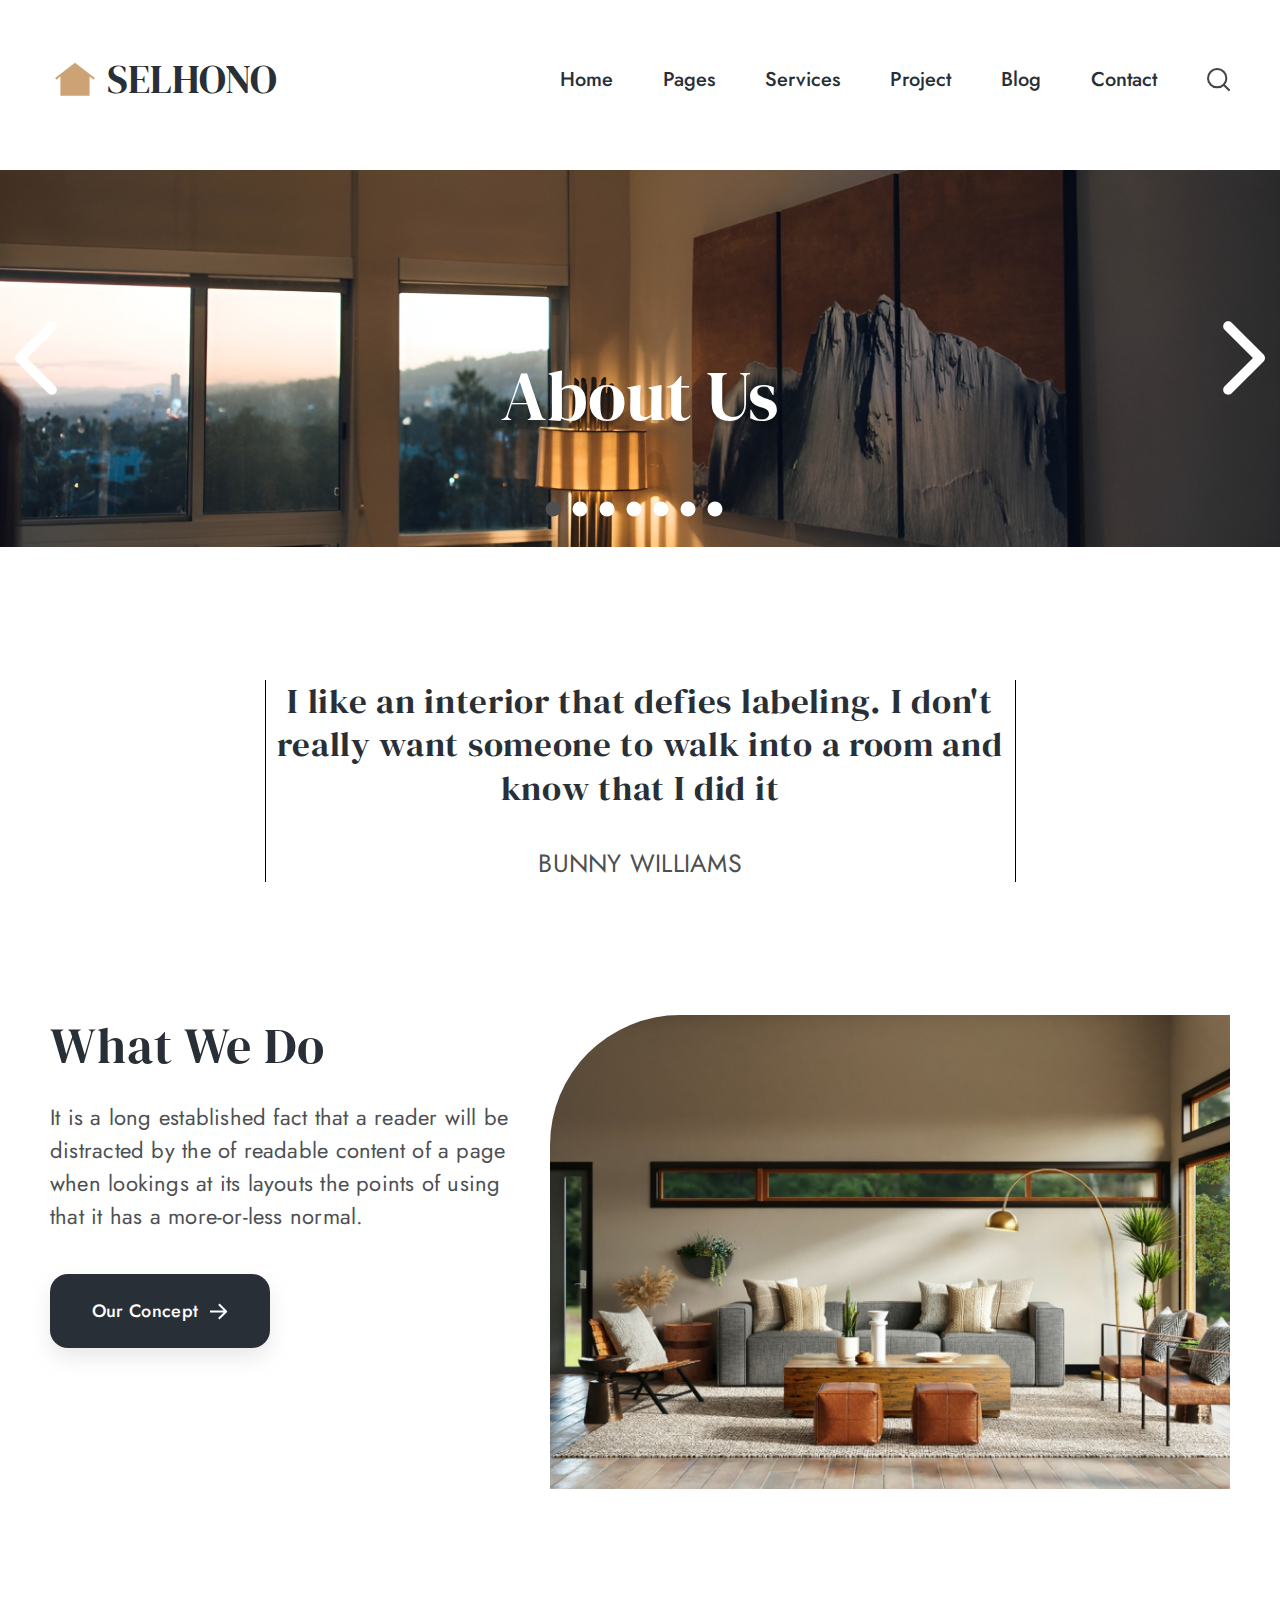
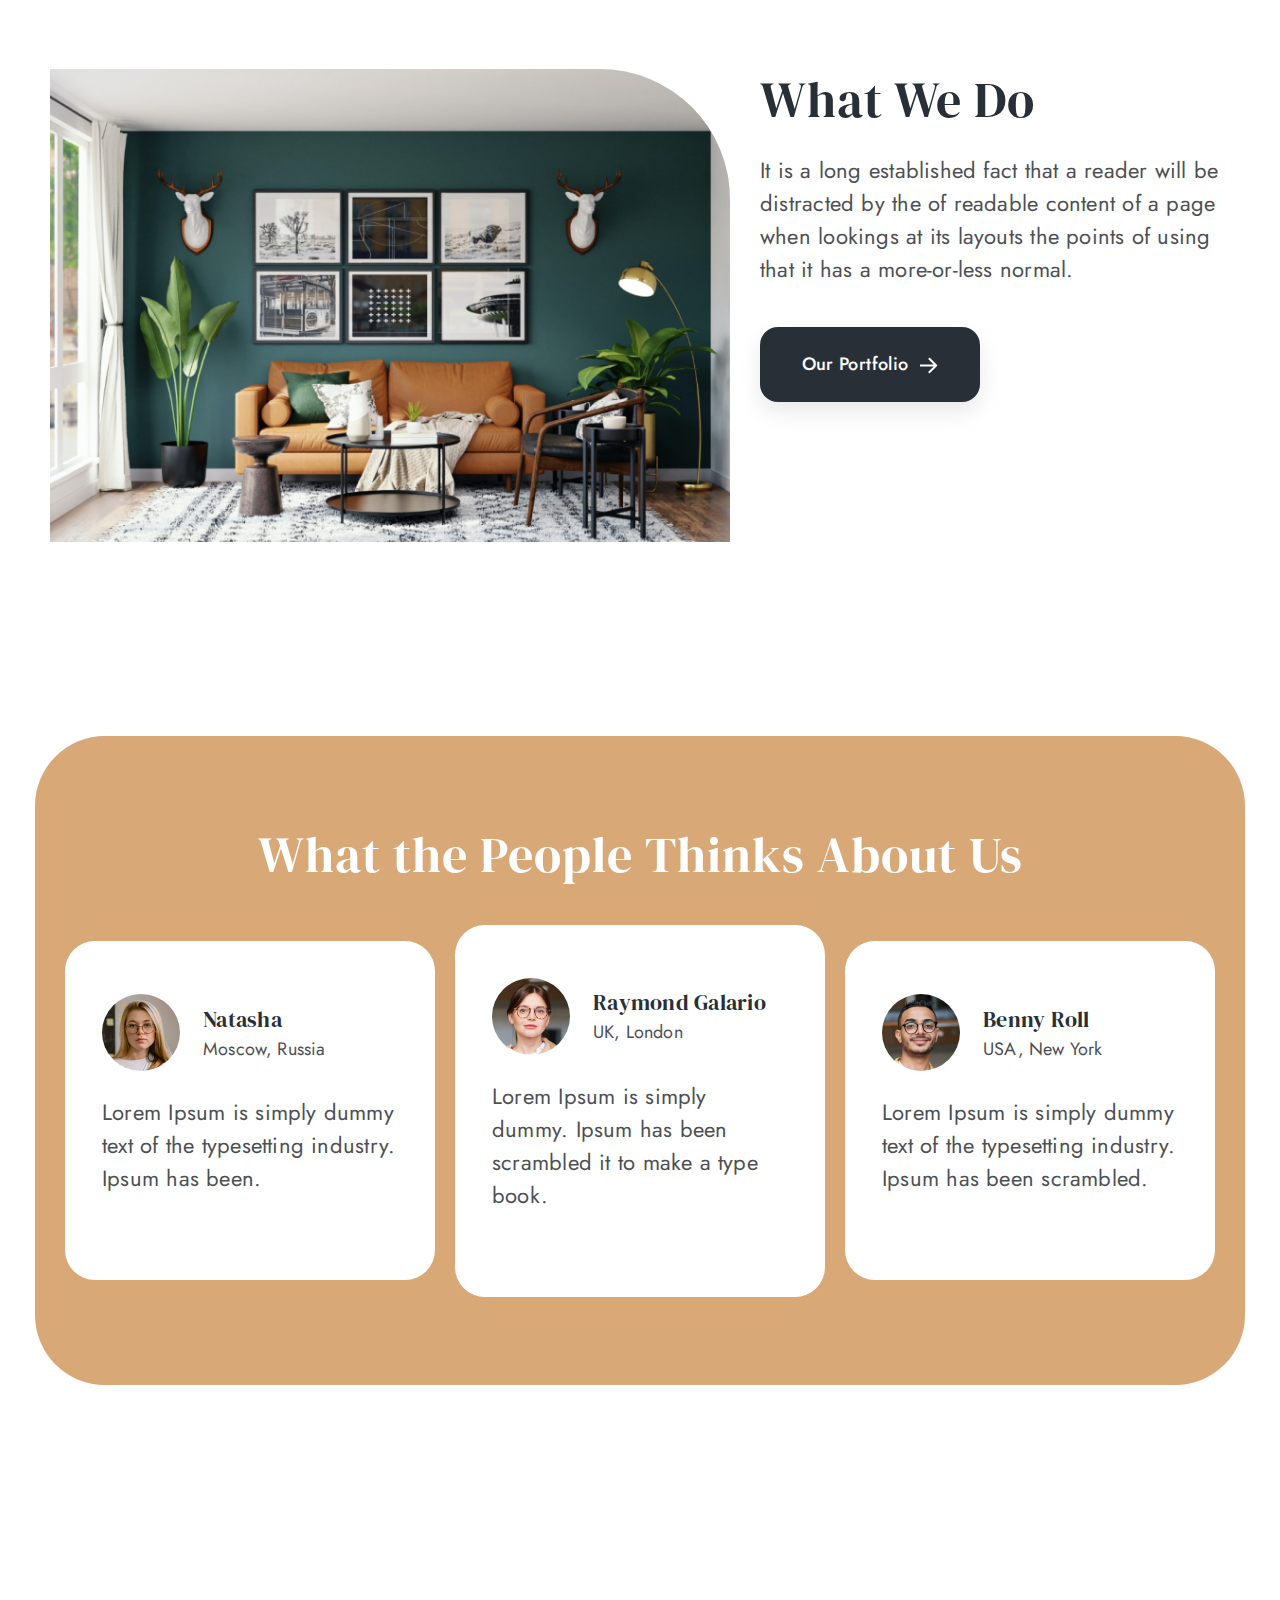
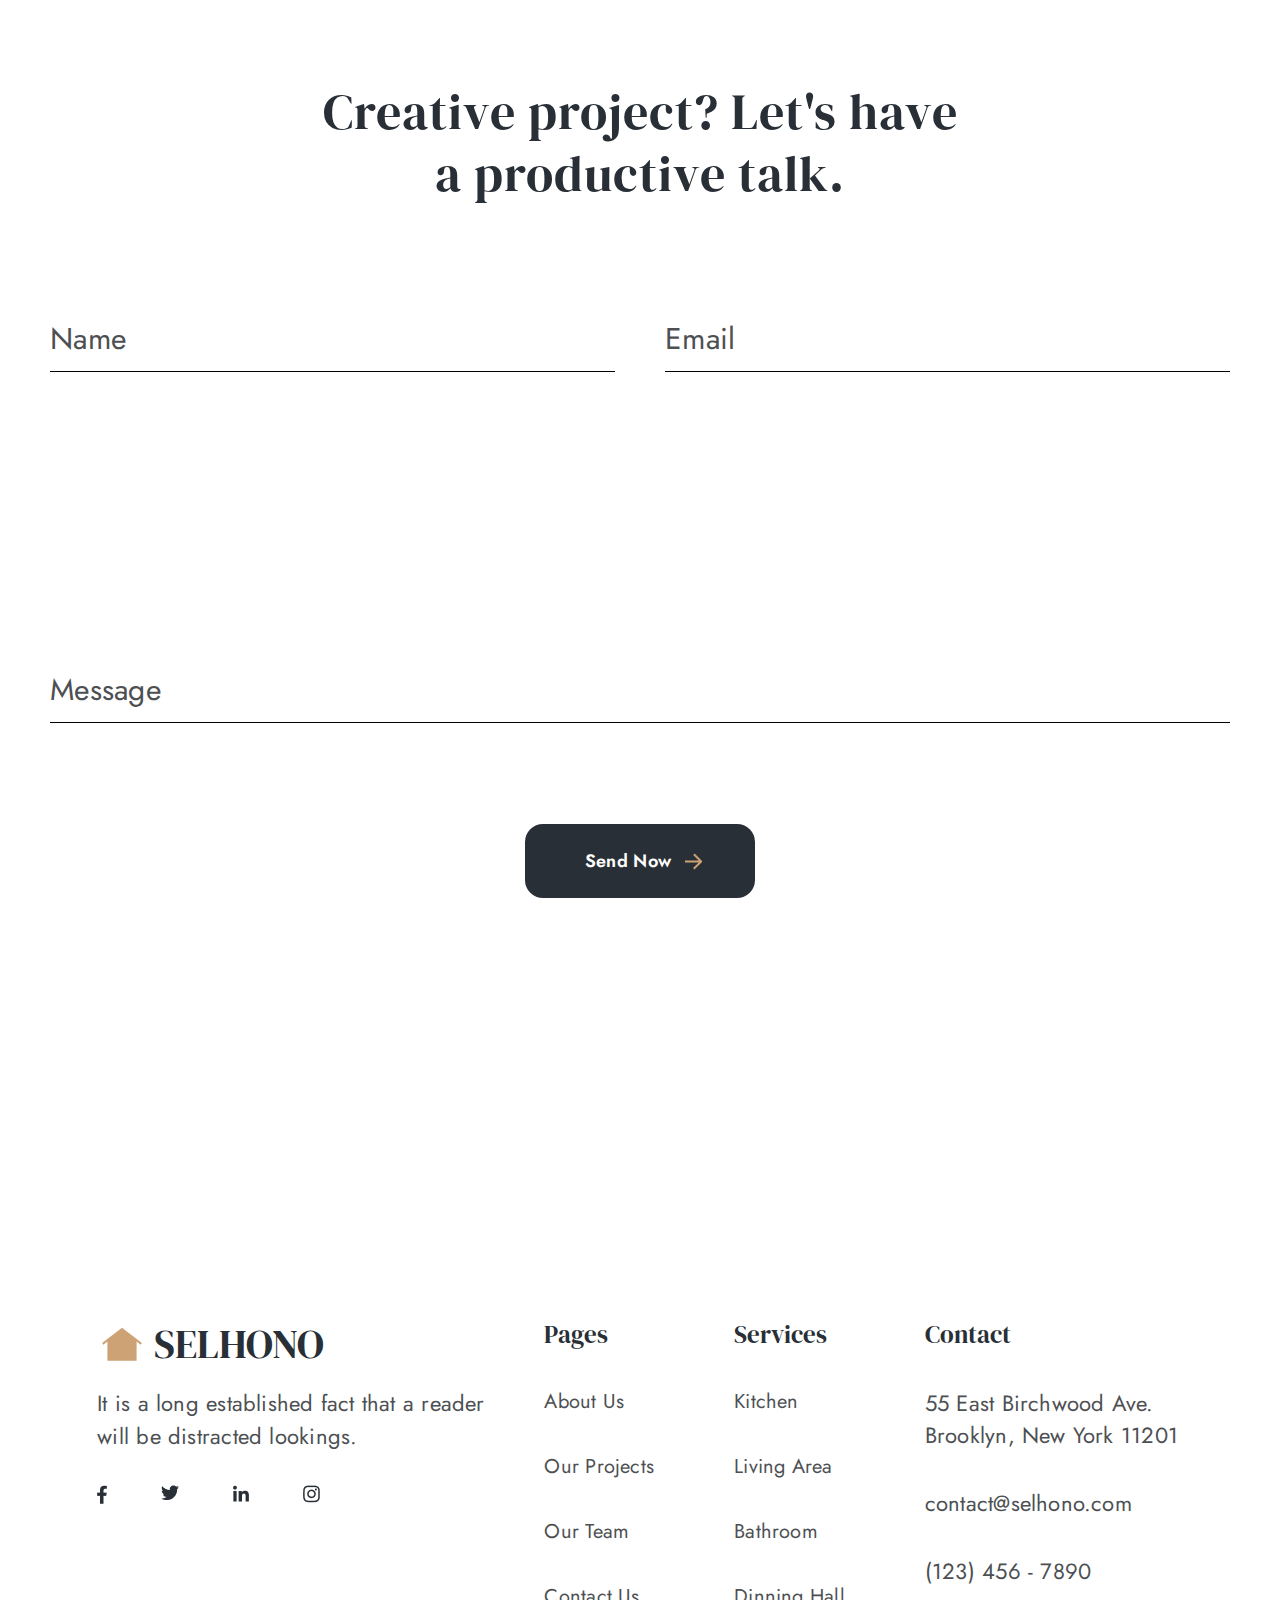
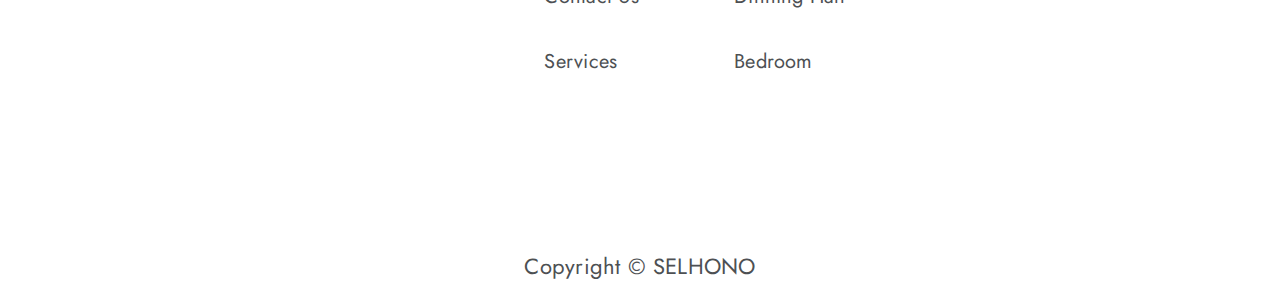
==== commit 2530e911: "selhono v4.1" ====
--- a/selhono/src/aboutUs.html
+++ b/selhono/src/aboutUs.html
@@ -272,6 +272,135 @@
           </form>
         </div>
       </section>
+      <footer class="footer">
+        <div class="footer__container">
+          <div class="footer__top">
+            <div class="footer__logo">
+              <div class="header__logo">
+                <a href="./index.html" class="header__logo-link">
+                  <img
+                    src="./../img/icons/logo.svg"
+                    alt="SELHONO"
+                    class="header__logo-img"
+                  />
+                  <h1 class="header__title">SELHONO</h1>
+                </a>
+              </div>
+              <div class="footer__logo-desc">
+                It is a long established fact that a reader will be distracted
+                lookings.
+              </div>
+              <ul class="footer__logo-list">
+                <li class="footer__logo-item">
+                  <a href="#" class="footer__logo-link"
+                    ><img
+                      src="./../img/socials/1.png"
+                      alt="Facebook"
+                      class="footer__logo-social"
+                  /></a>
+                </li>
+                <li class="footer__logo-item">
+                  <a href="#" class="footer__logo-link"
+                    ><img
+                      src="./../img/socials/2.png"
+                      alt="Twitter"
+                      class="footer__logo-social"
+                  /></a>
+                </li>
+                <li class="footer__logo-item">
+                  <a href="#" class="footer__logo-link"
+                    ><img
+                      src="./../img/socials/3.png"
+                      alt="in"
+                      class="footer__logo-social"
+                  /></a>
+                </li>
+                <li class="footer__logo-item">
+                  <a href="#" class="footer__logo-link"
+                    ><img
+                      src="./../img/socials/4.png"
+                      alt="Instagram"
+                      class="footer__logo-social"
+                  /></a>
+                </li>
+              </ul>
+            </div>
+            <div class="footer__navigation">
+              <ul class="footer__pages-list footer-list">
+                <li class="footer__pages-title foooter-item">Pages</li>
+                <li class="footer__pages-item foooter-item">
+                  <a
+                    href="./aboutUs.html"
+                    class="footer__pages-link footer-link"
+                    >About Us</a
+                  >
+                </li>
+                <li class="footer__pages-item foooter-item">
+                  <a href="#" class="footer__pages-link footer-link"
+                    >Our Projects</a
+                  >
+                </li>
+                <li class="footer__pages-item foooter-item">
+                  <a href="#" class="footer__pages-link footer-link"
+                    >Our Team</a
+                  >
+                </li>
+                <li class="footer__pages-item foooter-item">
+                  <a href="#" class="footer__pages-link footer-link"
+                    >Contact Us</a
+                  >
+                </li>
+                <li class="footer__pages-item foooter-item">
+                  <a href="#" class="footer__pages-link footer-link"
+                    >Services</a
+                  >
+                </li>
+              </ul>
+              <ul class="footer__services-list footer-list">
+                <li class="footer__services-title foooter-item">Services</li>
+                <li class="footer__services-item foooter-item">
+                  <a href="" class="footer__services-link footer-link"
+                    >Kitchen</a
+                  >
+                </li>
+                <li class="footer__services-item foooter-item">
+                  <a href="" class="footer__services-link footer-link"
+                    >Living Area</a
+                  >
+                </li>
+                <li class="footer__services-item foooter-item">
+                  <a href="" class="footer__services-link footer-link"
+                    >Bathroom</a
+                  >
+                </li>
+                <li class="footer__services-item foooter-item">
+                  <a href="" class="footer__services-link footer-link"
+                    >Dinning Hall</a
+                  >
+                </li>
+                <li class="footer__services-item foooter-item">
+                  <a href="" class="footer__services-link footer-link"
+                    >Bedroom</a
+                  >
+                </li>
+              </ul>
+              <ul class="footer__contact-list">
+                <li class="footer__contact-title foooter-item">Contact</li>
+                <li class="footer__contact-item foooter-item">
+                  55 East Birchwood Ave. Brooklyn, New York 11201
+                </li>
+                <li class="footer__contact-item foooter-item">
+                  contact@selhono.com
+                </li>
+                <li class="footer__contact-item foooter-item">
+                  (123) 456 - 7890
+                </li>
+              </ul>
+            </div>
+          </div>
+          <div class="footer__copyright">Copyright © SELHONO</div>
+        </div>
+      </footer>
     </main>
 
     <script src="./../js/main.js"></script>
--- a/selhono/css/main.css
+++ b/selhono/css/main.css
@@ -1452,6 +1452,7 @@
 
 .talkForm {
   margin-top: clamp(7.5rem, 3.5rem + 20vw, 18.5rem);
+  margin-bottom: clamp(6.25rem, -0.114rem + 31.82vw, 23.75rem);
 }
 .talkForm__title {
   text-align: center;
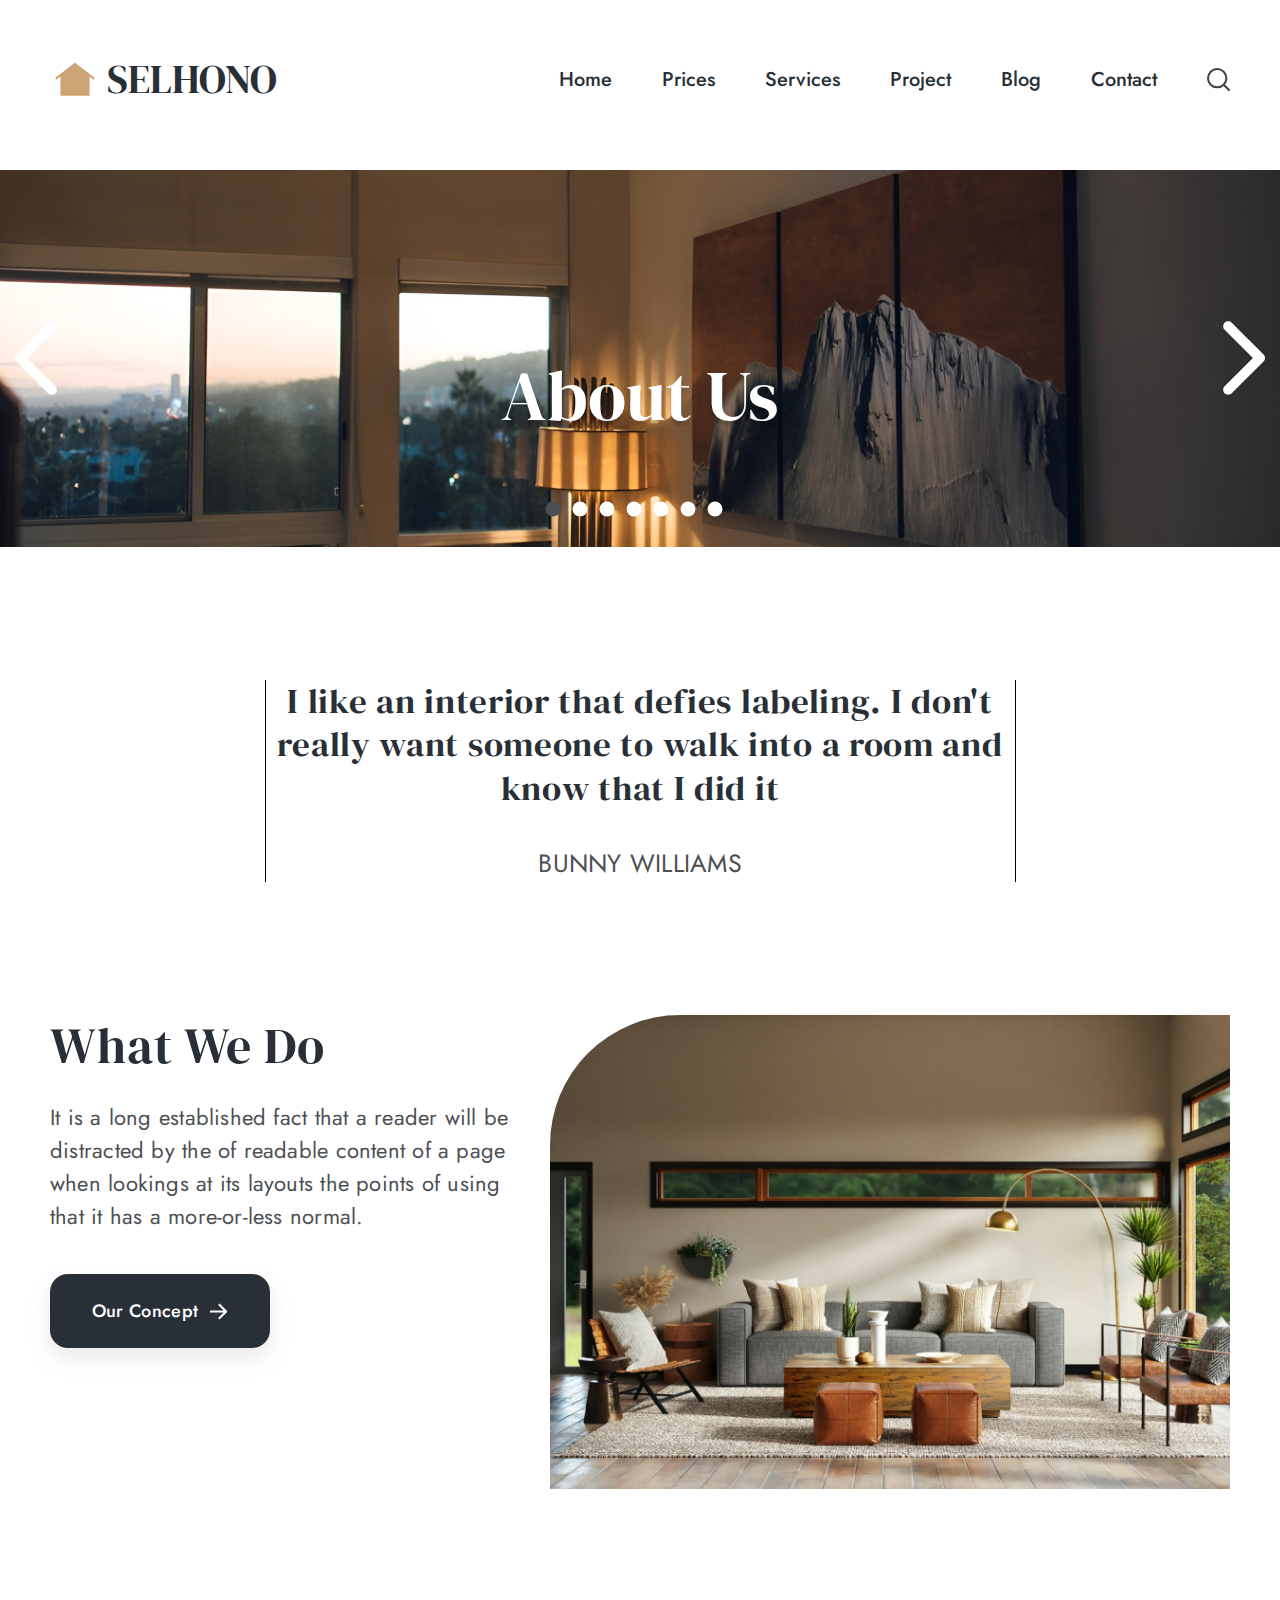
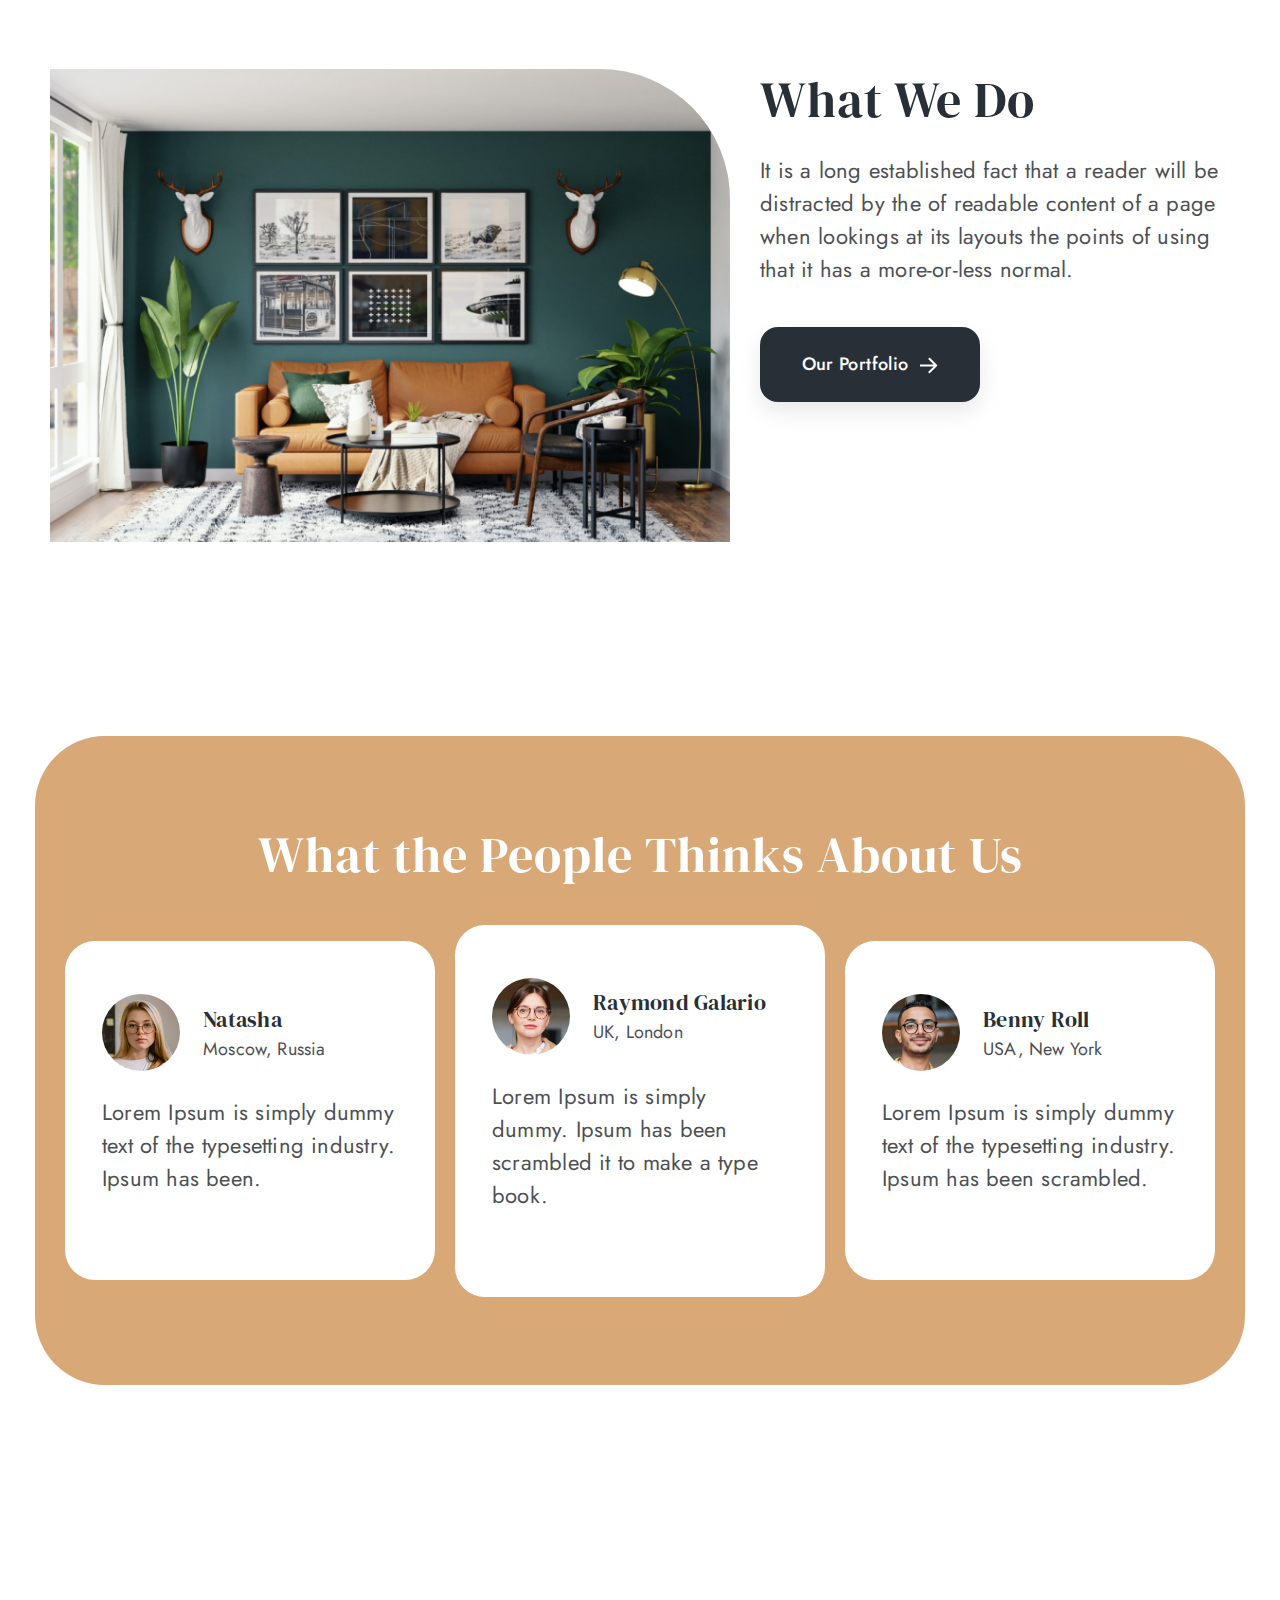
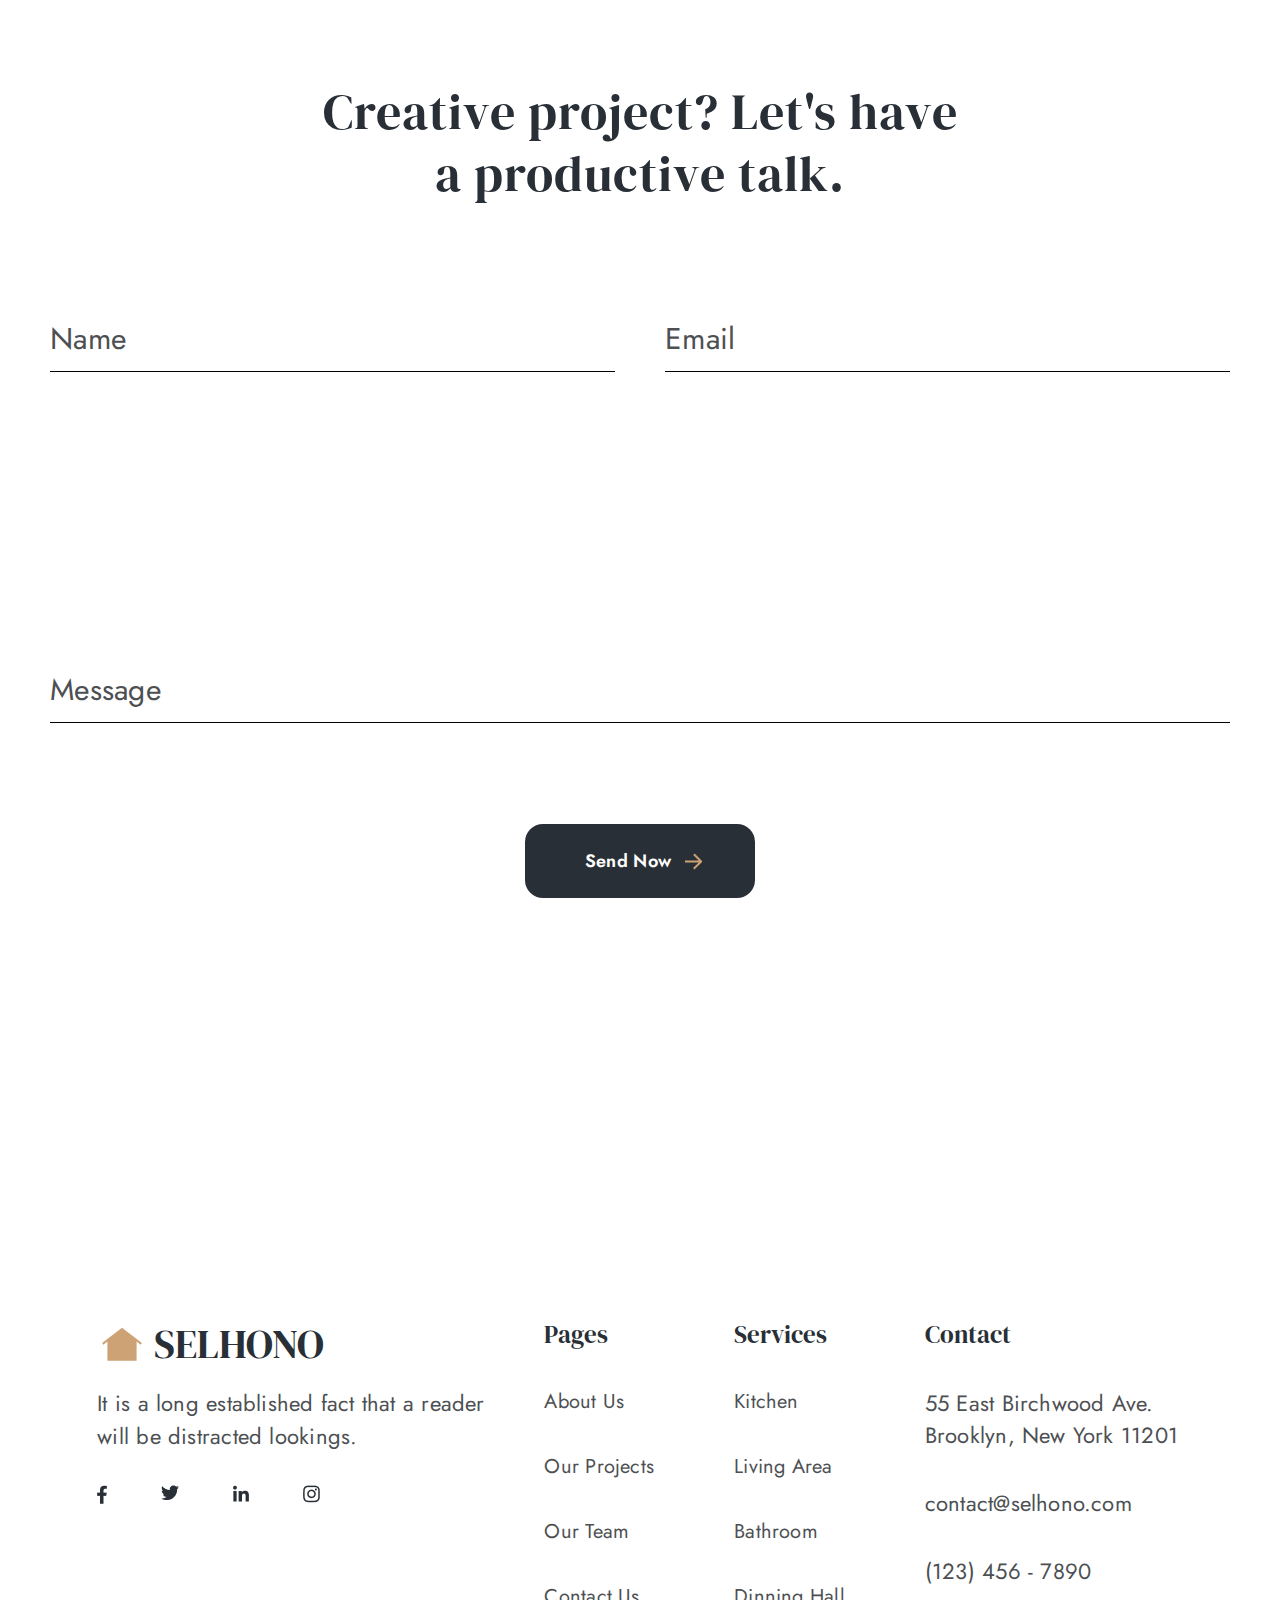
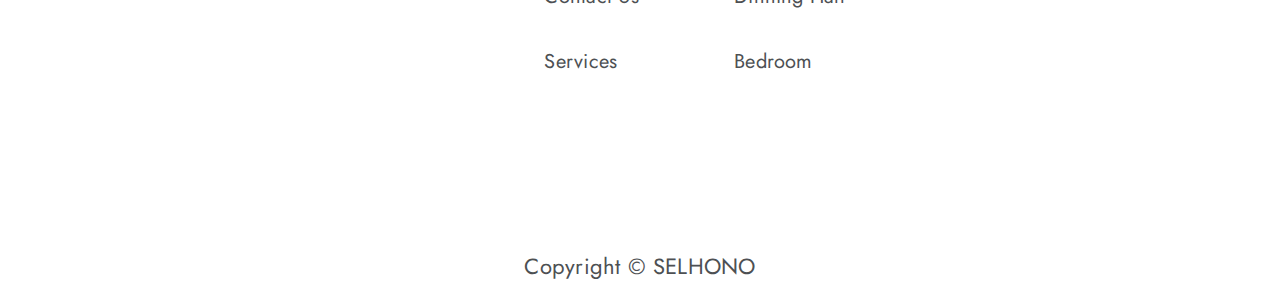
==== commit 454f43b6: "SELHONO V6" ====
--- a/selhono/src/aboutUs.html
+++ b/selhono/src/aboutUs.html
@@ -6,6 +6,7 @@
     <title>SELHONO | About Us</title>
     <link rel="icon" href="./../img/icons/logo.svg" type="image/x-icon" />
     <link rel="stylesheet" href="./../css/main.css" />
+    <link rel="stylesheet" href="./main.css" />
     <script src="https://cdn.jsdelivr.net/npm/swiper@11/swiper-bundle.min.js"></script>
   </head>
   <body>
@@ -32,10 +33,10 @@
               <a href="./index.html" class="header__link">Home</a>
             </li>
             <li class="header__item">
-              <a href="#" class="header__link">Pages</a>
-            </li>
-            <li class="header__item">
-              <a href="#" class="header__link">Services</a>
+              <a href="./prices.html" class="header__link">Prices</a>
+            </li>
+            <li class="header__item">
+              <a href="./services.html" class="header__link">Services</a>
             </li>
             <li class="header__item">
               <a href="#" class="header__link">Project</a>
@@ -60,13 +61,13 @@
           <div class="header__burger-inner">
             <ul class="header__burger-list">
               <li class="header__burger-item">
-                <a href="#" class="header__burger-link">Home</a>
-              </li>
-              <li class="header__burger-item">
-                <a href="#" class="header__burger-link">Pages</a>
-              </li>
-              <li class="header__burger-item">
-                <a href="#" class="header__burger-link">Services</a>
+                <a href="./index.html" class="header__burger-link">Home</a>
+              </li>
+              <li class="header__burger-item">
+                <a href="./prices.html" class="header__burger-link">Prices</a>
+              </li>
+              <li class="header__burger-item">
+                <a href="./services.html" class="header__burger-link">Services</a>
               </li>
               <li class="header__burger-item">
                 <a href="#" class="header__burger-link">Project</a>
--- a/selhono/css/main.css
+++ b/selhono/css/main.css
@@ -1519,4 +1519,308 @@
   .talkForm__btn::after {
     right: 0px;
   }
+}
+
+.services {
+  background-color: #999;
+  background-image: url("/selhono/img/images/servicesBG.jpg");
+  background-position: center center; /* x y */
+  background-size: cover;
+  background-repeat: no-repeat;
+  padding-top: clamp(5.625rem, 3.625rem + 10vw, 11.125rem);
+  padding-bottom: 90px;
+}
+.services__title {
+  color: #fff;
+  text-align: center;
+  text-shadow: 0px 4px 4px rgba(0, 0, 0, 0.25);
+  font-size: clamp(2.188rem, 1.392rem + 3.98vw, 4.375rem);
+  font-weight: 400;
+  line-height: 1.25; /* 87.5px */
+}
+
+.services__cards {
+  flex-wrap: wrap;
+  justify-content: center;
+}
+.services__card {
+  margin-bottom: 88px;
+}
+
+.work {
+  margin-top: 205px;
+  margin-bottom: clamp(6.25rem, 2.682rem + 17.84vw, 16.063rem);
+}
+.work__title {
+  color: #363b41;
+  text-align: center;
+  font-size: 50px;
+  font-weight: 400;
+  line-height: 1.25; /* 62.5px */
+}
+.work__subtitle {
+  margin-top: 46px;
+  text-align: center;
+  font-family: "Jost";
+  font-size: 22px;
+  font-weight: 400;
+  line-height: 1.5; /* 33px */
+  letter-spacing: 0.22px;
+  max-width: 802px;
+  margin-left: auto;
+  margin-right: auto;
+}
+.work__cards {
+  margin-top: 156px;
+}
+.work__card {
+  display: flex;
+  align-items: center;
+  justify-content: space-between;
+  position: relative;
+  margin-bottom: 121px;
+}
+@media (max-width: 920px) {
+  .work__card {
+    flex-direction: column;
+  }
+}
+.work__card-num1::after {
+  content: "01";
+  position: absolute;
+  right: 0;
+  top: 0;
+  background-size: auto;
+  background-repeat: no-repeat;
+  color: #c76904;
+  text-align: center;
+  font-size: clamp(3.125rem, 2.216rem + 4.55vw, 5.625rem);
+  font-weight: 400;
+  line-height: 1.5; /* 135px */
+  letter-spacing: 0.9px;
+}
+@media (max-width: 520px) {
+  .work__card-num1::after {
+    color: var(--accent);
+  }
+}
+.work__card-num2::after {
+  content: "02";
+  position: absolute;
+  left: 0;
+  top: 0;
+  background-size: auto;
+  background-repeat: no-repeat;
+  color: #c76904;
+  text-align: center;
+  font-size: clamp(3.125rem, 2.216rem + 4.55vw, 5.625rem);
+  font-weight: 400;
+  line-height: 1.5; /* 135px */
+  letter-spacing: 0.9px;
+}
+@media (max-width: 520px) {
+  .work__card-num2::after {
+    color: var(--accent);
+  }
+}
+.work__card-num3::after {
+  content: "03";
+  position: absolute;
+  right: 0;
+  top: 0;
+  background-size: auto;
+  background-repeat: no-repeat;
+  color: #c76904;
+  text-align: center;
+  font-size: clamp(3.125rem, 2.216rem + 4.55vw, 5.625rem);
+  font-weight: 400;
+  line-height: 1.5; /* 135px */
+  letter-spacing: 0.9px;
+}
+@media (max-width: 520px) {
+  .work__card-num3::after {
+    color: var(--accent);
+  }
+}
+.work__card-num4::after {
+  content: "04";
+  position: absolute;
+  left: 0;
+  top: 0;
+  background-size: auto;
+  background-repeat: no-repeat;
+  color: #c76904;
+  text-align: center;
+  font-size: clamp(3.125rem, 2.216rem + 4.55vw, 5.625rem);
+  font-weight: 400;
+  line-height: 1.5; /* 135px */
+  letter-spacing: 0.9px;
+}
+@media (max-width: 520px) {
+  .work__card-num4::after {
+    color: var(--accent);
+  }
+}
+.work__card-img img {
+  border-radius: 0px 300px 0px 400px;
+}
+@media (max-width: 520px) {
+  .work__card-img img {
+    border-radius: 0;
+  }
+}
+.work__card-imgR img {
+  border-radius: 300px 0px 400px 0px;
+}
+@media (max-width: 520px) {
+  .work__card-imgR img {
+    border-radius: 0;
+  }
+}
+.work__card-text {
+  margin-left: 93px;
+}
+@media (max-width: 920px) {
+  .work__card-text {
+    margin-left: 0;
+    margin-top: 50px;
+  }
+}
+.work__card-title {
+  color: #292f36;
+  font-size: 35px;
+  font-weight: 400;
+  line-height: 1.25; /* 43.75px */
+}
+.work__card-desc {
+  padding-top: 11px;
+  color: #4d5053;
+  font-family: "Jost";
+  font-size: 22px;
+  font-weight: 400;
+  line-height: 1.5; /* 33px */
+  letter-spacing: 0.22px;
+  max-width: 456px;
+  margin-left: auto;
+  margin-right: auto;
+}
+.work__card-left {
+  flex-direction: row-reverse;
+}
+@media (max-width: 920px) {
+  .work__card-left {
+    flex-direction: column;
+  }
+}
+.work__card-textR {
+  margin-left: 0;
+}
+
+.prices {
+  margin-bottom: clamp(6.25rem, 3.795rem + 12.27vw, 13rem);
+}
+.prices__title {
+  background-color: #999;
+  background-image: url("/selhono/img/images/pricesBG.jpg");
+  background-position: center center; /* x y */
+  background-size: cover;
+  background-repeat: no-repeat;
+  color: #fff;
+  text-align: center;
+  text-shadow: 0px 4px 4px rgba(0, 0, 0, 0.25);
+  font-size: clamp(3.125rem, 2.67rem + 2.27vw, 4.375rem);
+  font-weight: 400;
+  padding: clamp(5.625rem, 3.625rem + 10vw, 11.125rem) 0 90px;
+}
+.prices__cards {
+  margin-top: clamp(5.625rem, 3.511rem + 10.57vw, 11.438rem);
+  display: flex;
+  align-items: center;
+  justify-content: space-between;
+  gap: 30px;
+}
+@media (max-width: 850px) {
+  .prices__cards {
+    flex-wrap: wrap;
+    justify-content: center;
+    gap: 80px;
+  }
+}
+.prices__card {
+  text-align: center;
+  font-size: 25px;
+  font-weight: 400;
+  line-height: 1.5; /* 37.5px */
+  letter-spacing: 0.25px;
+}
+.prices__card-price {
+  line-height: 1.2;
+}
+.prices__card-price span {
+  font-size: 85px;
+}
+.prices__card-list {
+  padding-top: 65px;
+}
+.prices__card-item {
+  color: #4d5053;
+  text-align: center;
+  font-family: "Jost";
+  font-size: 20px;
+  font-weight: 400;
+  line-height: 2.5; /* 50px */
+  letter-spacing: 0.2px;
+}
+.prices__card-btn {
+  display: inline-block;
+  margin-top: 28px;
+  padding: 26px 73px 26px 48px;
+  color: #fff;
+  background-color: var(--textColor);
+  text-align: center;
+  font-family: "Jost";
+  font-size: 18px;
+  font-weight: 600;
+  letter-spacing: 0.36px;
+  box-shadow: 0px 10px 20px 0px rgba(192, 192, 192, 0.35);
+  border-radius: 18px;
+  transition: all 0.2s ease-in;
+  position: relative;
+}
+.prices__card-btn:hover {
+  background-color: #3e464e;
+}
+.prices__card-btn:active {
+  background-color: #23262b;
+}
+.prices__card-btn:focus {
+  background-color: #3e464e;
+}
+.prices__card-btn::after {
+  content: "";
+  position: absolute;
+  background-image: url("/selhono/img/icons/arrow-right.svg");
+  width: 30px;
+  height: 30px;
+  bottom: 18px;
+  right: 30px;
+  background-size: auto;
+  background-repeat: no-repeat;
+}
+.card__popular-price {
+  color: var(--accent);
+}
+
+.card__popular-btn {
+  background-color: var(--accent);
+}
+.card__popular-btn:hover {
+  background-color: #ccaa86;
+}
+.card__popular-btn:active {
+  background-color: #d8a874;
+}
+.card__popular-btn:focus {
+  background-color: #ccaa86;
+  border-color: #d8a874;
 }/*# sourceMappingURL=main.css.map */